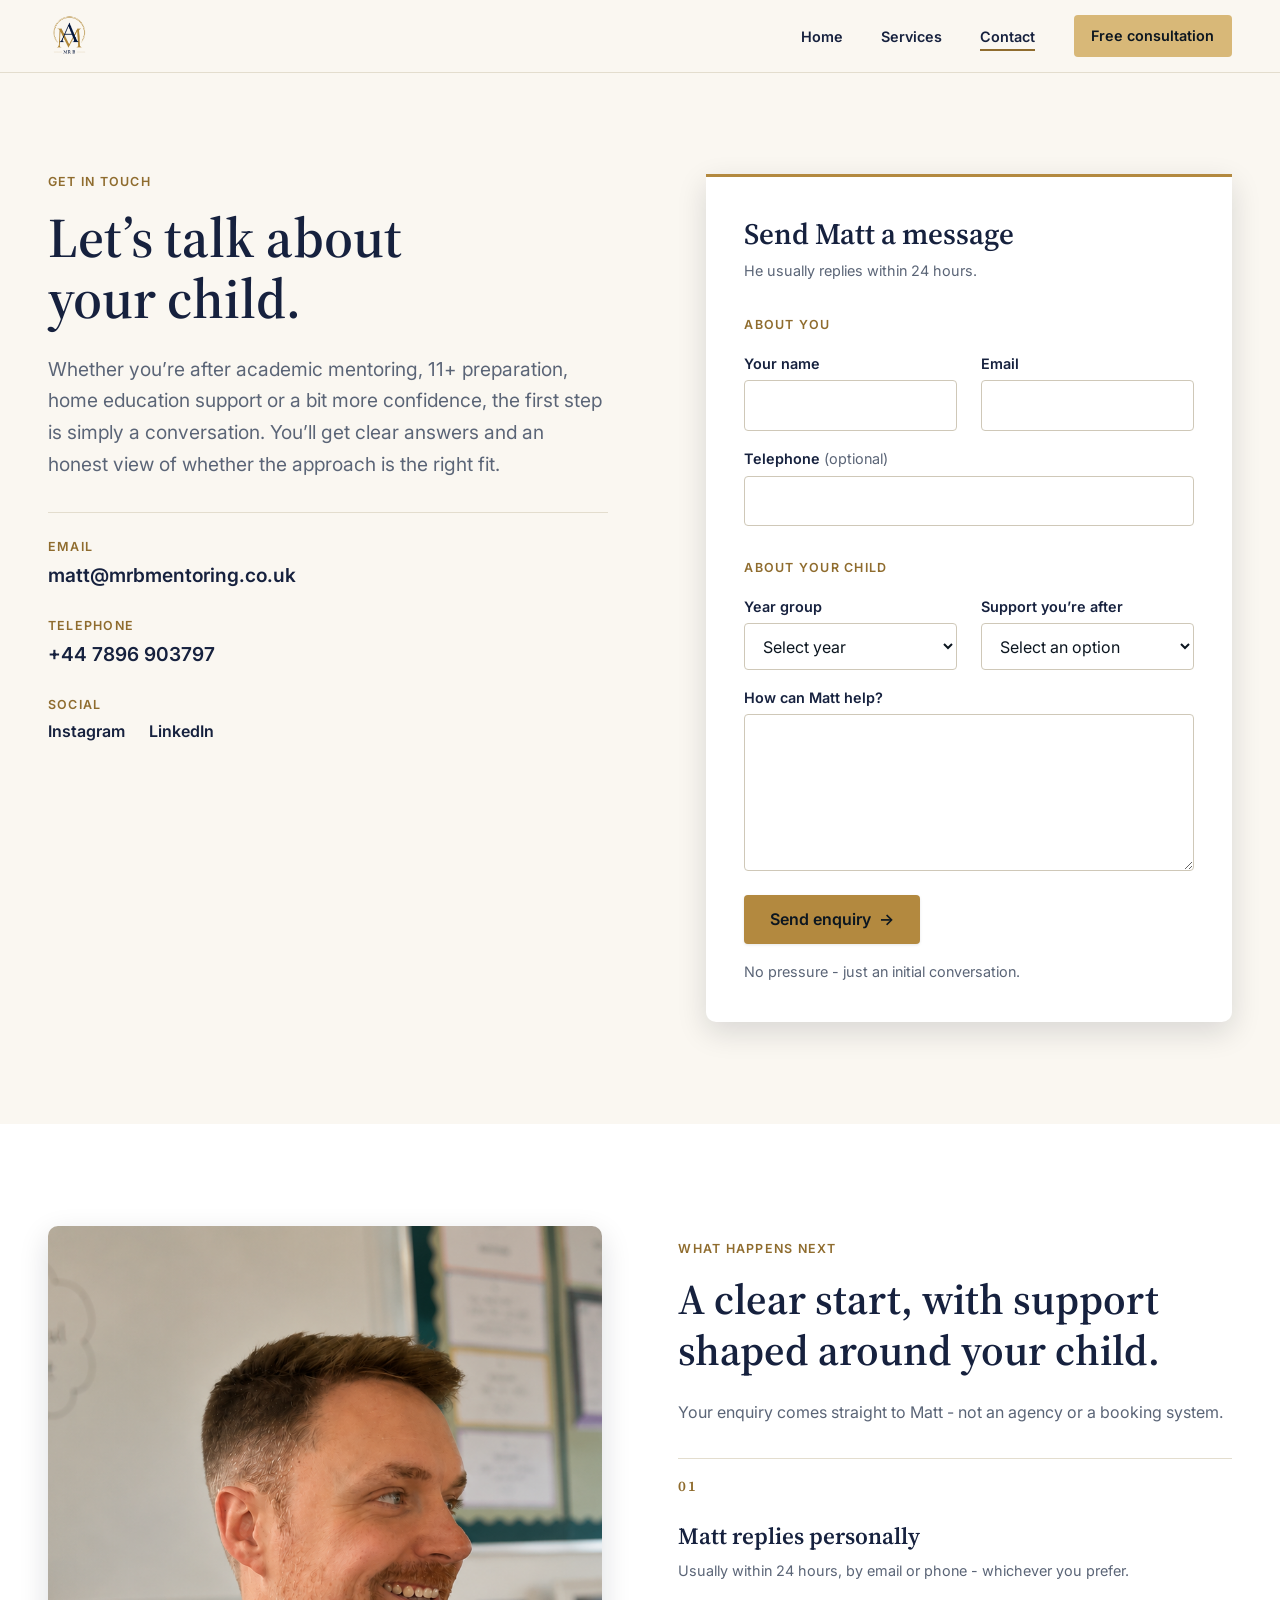
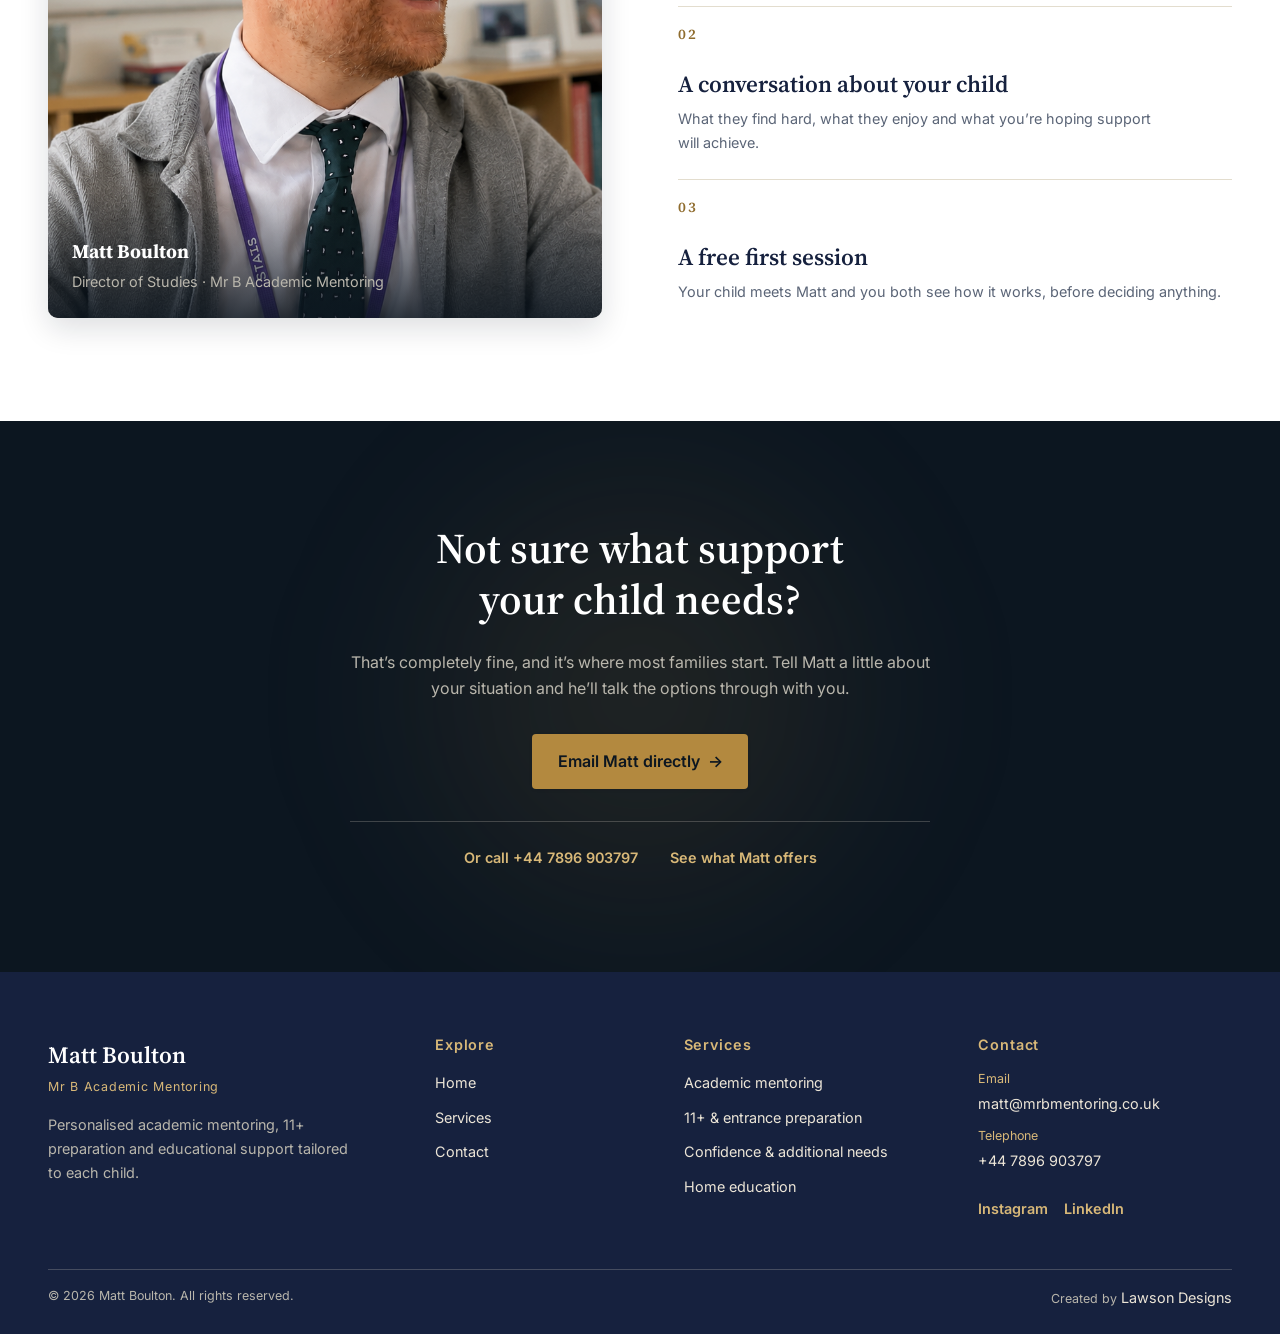
==== contact.html @ 67567741 "update" ====
<!DOCTYPE html>
<html lang="en-GB">
<head>
  <meta charset="UTF-8">
  <meta name="viewport" content="width=device-width, initial-scale=1.0">
  <title>Contact | Mr B Academic Mentoring</title>
  <meta name="description" content="Get in touch with Matt Boulton to discuss academic mentoring, 11+ preparation, home education or additional learning support.">
  <meta name="theme-color" content="#0c1620">
  <link rel="icon" href="assets/logo.png" type="image/png">
  <link rel="preconnect" href="https://fonts.googleapis.com">
  <link rel="preconnect" href="https://fonts.gstatic.com" crossorigin>
  <link rel="stylesheet" href="https://fonts.googleapis.com/css2?family=Inter:wght@400;500;600&family=Source+Serif+4:opsz,wght@8..60,400;8..60,600&display=swap">
  <link rel="stylesheet" href="styles.css">
</head>
<body class="light-header">

<a href="#main-content" class="skip-link">Skip to content</a>

<header class="site-header" data-header>
  <div class="header-inner">
    <a href="index.html" class="logo-link">
      <img src="assets/logo.png" alt="Mr B Academic Mentoring" class="site-logo" width="520" height="520">
    </a>

    <nav class="nav" id="primary-nav" aria-label="Main">
      <ul class="nav-list">
        <li><a href="index.html" class="nav-link">Home</a></li>
        <li><a href="services.html" class="nav-link">Services</a></li>
        <li><a href="contact.html" class="nav-link" aria-current="page">Contact</a></li>
        <li><a href="#enquiry-form" class="nav-cta">Free consultation</a></li>
      </ul>
    </nav>

    <button type="button" class="nav-toggle" id="nav-toggle" aria-expanded="false" aria-controls="primary-nav" aria-label="Open menu">
      <span class="nav-toggle-bar"></span>
      <span class="nav-toggle-bar"></span>
      <span class="nav-toggle-bar"></span>
    </button>
  </div>
</header>

<main id="main-content">

  <!-- Hero + form -->
  <section class="section cream contact-hero" id="hero">
    <div class="container split media-right wide-content">
      <div class="split-content">
        <span class="kicker">Get in touch</span>
        <h1>Let&rsquo;s talk about your child.</h1>
        <p>Whether you&rsquo;re after academic mentoring, 11+ preparation, home education support or a bit more confidence, the first step is simply a conversation. You&rsquo;ll get clear answers and an honest view of whether the approach is the right fit.</p>

        <dl class="contact-direct">
          <div>
            <dt>Email</dt>
            <dd><a href="mailto:matt@mrbmentoring.co.uk">matt@mrbmentoring.co.uk</a></dd>
          </div>
          <div>
            <dt>Telephone</dt>
            <dd><a href="tel:+447896903797">+44 7896 903797</a></dd>
          </div>
          <div>
            <dt>Social</dt>
            <dd class="contact-social">
              <a href="https://www.instagram.com/mrb_academic_mentoring/" target="_blank" rel="noopener noreferrer">Instagram</a>
              <a href="https://www.linkedin.com/in/matthew-boulton-7b339640?utm_source=share_via&amp;utm_content=profile&amp;utm_medium=member_ios" target="_blank" rel="noopener noreferrer">LinkedIn</a>
            </dd>
          </div>
        </dl>
      </div>

      <div class="form-card" id="enquiry-form">
        <h2>Send Matt a message</h2>
        <p class="form-intro">He usually replies within 24 hours.</p>

        <form id="contact-form" novalidate>
          <fieldset class="field-group">
            <legend>About you</legend>
            <div class="field-row">
              <div class="field">
                <label for="contact-name">Your name</label>
                <input type="text" id="contact-name" name="name" autocomplete="name" required>
              </div>
              <div class="field">
                <label for="contact-email">Email</label>
                <input type="email" id="contact-email" name="email" autocomplete="email" required>
              </div>
              <div class="field full">
                <label for="contact-telephone">Telephone <span class="optional">(optional)</span></label>
                <input type="tel" id="contact-telephone" name="telephone" autocomplete="tel">
              </div>
            </div>
          </fieldset>

          <fieldset class="field-group">
            <legend>About your child</legend>
            <div class="field-row">
              <div class="field">
                <label for="contact-year">Year group</label>
                <select id="contact-year" name="year_group" required>
                  <option value="" disabled selected>Select year</option>
                  <option>Reception</option>
                  <option>Year 1</option>
                  <option>Year 2</option>
                  <option>Year 3</option>
                  <option>Year 4</option>
                  <option>Year 5</option>
                  <option>Year 6</option>
                  <option>Key Stage 3</option>
                  <option>Other</option>
                </select>
              </div>
              <div class="field">
                <label for="contact-support">Support you&rsquo;re after</label>
                <select id="contact-support" name="support" required>
                  <option value="" disabled selected>Select an option</option>
                  <option>Academic mentoring</option>
                  <option>11+ &amp; entrance preparation</option>
                  <option>Confidence &amp; additional needs</option>
                  <option>Home education</option>
                  <option>Not sure yet</option>
                </select>
              </div>
              <div class="field full">
                <label for="contact-message">How can Matt help?</label>
                <textarea id="contact-message" name="message" rows="5" required></textarea>
              </div>
            </div>
          </fieldset>

          <div class="form-actions">
            <button type="submit" class="btn">Send enquiry <span class="btn-arrow" aria-hidden="true">&rarr;</span></button>
            <p class="form-note">No pressure - just an initial conversation.</p>
          </div>

          <p class="form-status" id="contact-form-status" role="status" aria-live="polite" hidden></p>
        </form>
      </div>
    </div>
  </section>

  <!-- What happens next -->
  <section class="section white">
    <div class="container split" data-reveal>
      <figure class="split-media portrait">
        <img src="assets/Mr_B_Academic_Mentoring_hero.PNG" alt="Matt Boulton" loading="lazy">
        <figcaption class="media-plate">
          <strong>Matt Boulton</strong>
          <span>Director of Studies &middot; Mr B Academic Mentoring</span>
        </figcaption>
      </figure>

      <div class="split-content">
        <span class="kicker">What happens next</span>
        <h2>A clear start, with support shaped around your child.</h2>
        <p>Your enquiry comes straight to Matt - not an agency or a booking system.</p>

        <div class="steps split-steps">
          <article class="step">
            <h3>Matt replies personally</h3>
            <p>Usually within 24 hours, by email or phone - whichever you prefer.</p>
          </article>
          <article class="step">
            <h3>A conversation about your child</h3>
            <p>What they find hard, what they enjoy and what you&rsquo;re hoping support will achieve.</p>
          </article>
          <article class="step">
            <h3>A free first session</h3>
            <p>Your child meets Matt and you both see how it works, before deciding anything.</p>
          </article>
        </div>
      </div>
    </div>
  </section>

  <!-- Reassurance -->
  <section class="section navy enquiry">
    <span class="shape" aria-hidden="true"></span>
    <div class="container enquiry-inner">
      <span class="rule" aria-hidden="true"></span>
      <h2>Not sure what support your child needs?</h2>
      <p>That&rsquo;s completely fine, and it&rsquo;s where most families start. Tell Matt a little about your situation and he&rsquo;ll talk the options through with you.</p>
      <a href="mailto:matt@mrbmentoring.co.uk" class="btn">Email Matt directly <span class="btn-arrow" aria-hidden="true">&rarr;</span></a>
      <div class="enquiry-direct">
        <a href="tel:+447896903797">Or call +44 7896 903797</a>
        <a href="services.html">See what Matt offers</a>
      </div>
    </div>
  </section>

</main>

<footer class="footer">
  <div class="container footer-main">
    <div class="footer-brand">
      <a href="index.html" class="footer-brand-name">Matt Boulton</a>
      <span class="footer-brand-business">Mr B Academic Mentoring</span>
      <p>Personalised academic mentoring, 11+ preparation and educational support tailored to each child.</p>
    </div>

    <nav class="footer-nav" aria-label="Explore">
      <h2 class="footer-heading">Explore</h2>
      <ul class="footer-links">
        <li><a href="index.html">Home</a></li>
        <li><a href="services.html">Services</a></li>
        <li><a href="contact.html">Contact</a></li>
      </ul>
    </nav>

    <nav class="footer-nav" aria-label="Services">
      <h2 class="footer-heading">Services</h2>
      <ul class="footer-links">
        <li><a href="services.html#mentoring">Academic mentoring</a></li>
        <li><a href="services.html#entrance">11+ &amp; entrance preparation</a></li>
        <li><a href="services.html#confidence">Confidence &amp; additional needs</a></li>
        <li><a href="services.html#home-education">Home education</a></li>
      </ul>
    </nav>

    <div class="footer-contact">
      <h2 class="footer-heading">Contact</h2>
      <address>
        <span>Email</span>
        <a href="mailto:matt@mrbmentoring.co.uk">matt@mrbmentoring.co.uk</a>
        <span>Telephone</span>
        <a href="tel:+447896903797">+44 7896 903797</a>
      </address>
      <div class="footer-social">
          <a href="https://www.instagram.com/mrb_academic_mentoring/" target="_blank" rel="noopener noreferrer">Instagram</a>
          <a href="https://www.linkedin.com/in/matthew-boulton-7b339640?utm_source=share_via&amp;utm_content=profile&amp;utm_medium=member_ios" target="_blank" rel="noopener noreferrer">LinkedIn</a>
      </div>
    </div>
  </div>

  <div class="container footer-bottom">
    <p>&copy; 2026 Matt Boulton. All rights reserved.</p>
    <p>Created by <a href="https://lawsondesigns.net/" target="_blank" rel="noopener noreferrer">Lawson Designs</a></p>
  </div>
</footer>

<script src="script.js"></script>
</body>
</html>
---- styles.css ----
:root {
  /* Brand colours, taken from the logo and photography */
  --navy: #16213e;
  --navy-dark: #0c1620;
  --navy-deep: #08101a;
  --gold: #b3893f;
  --gold-light: #d8b878;
  --gold-dark: #8f6c2e;
  --pine: #2c4a42;
  --cream: #faf7f1;
  --cream-deep: #f3eee3;
  --white: #ffffff;

  --navy-rgb: 22, 33, 62;
  --gold-rgb: 179, 137, 63;
  --pine-rgb: 44, 74, 66;

  --text: var(--navy-dark);
  --text-muted: #5b6577;
  --text-on-dark: #ece5d7;
  --text-on-dark-muted: #b9b6ac;

  --bg: var(--cream);
  --surface: var(--white);
  --border: #e3ddce;
  --border-dark: rgba(236, 229, 215, 0.22);

  --font-heading: "Source Serif 4", Georgia, "Times New Roman", serif;
  --font-body: "Inter", -apple-system, BlinkMacSystemFont, "Segoe UI", Roboto, Helvetica, Arial, sans-serif;

  --fs-xs:   0.78rem;
  --fs-sm:   0.9rem;
  --fs-base: 1rem;
  --fs-md:   clamp(1.05rem, 0.98rem + 0.3vw, 1.2rem);
  --fs-lg:   clamp(1.2rem, 1.1rem + 0.45vw, 1.45rem);
  --fs-xl:   clamp(1.45rem, 1.3rem + 0.7vw, 1.85rem);
  --fs-2xl:  clamp(1.9rem, 1.6rem + 1.35vw, 2.65rem);
  --fs-3xl:  clamp(2.3rem, 1.75rem + 2.4vw, 3.5rem);

  --space-1: 0.25rem;
  --space-2: 0.5rem;
  --space-3: 1rem;
  --space-4: 1.5rem;
  --space-5: 2rem;
  --space-6: 3rem;
  --space-7: 4rem;

  --section-y: clamp(4rem, 8vw, 6.5rem);
  --section-x: clamp(1.25rem, 5vw, 3rem);
  --gap-split: clamp(2.5rem, 6vw, 5.5rem);
  --head-gap: clamp(2.5rem, 5vw, 4rem);

  /* Layout */
  --container: 1200px;
  --container-narrow: 940px;
  --radius-sm: 0.25rem;
  --radius-md: 0.625rem;
  --radius-lg: 1.25rem;

  /* Effects */
  --shadow-sm: 0 1px 3px rgba(12, 22, 32, 0.1);
  --shadow-md: 0 10px 30px rgba(12, 22, 32, 0.14);
  --shadow-lg: 0 28px 64px rgba(12, 22, 32, 0.3);
  --t-base: 0.3s ease;
  --ease-out: cubic-bezier(0.16, 1, 0.3, 1);
}

/* ---------------------------------------------------------------
   02  Base
--------------------------------------------------------------- */
*, *::before, *::after { box-sizing: border-box; }

html { scroll-behavior: smooth; }

body {
  margin: 0;
  font-family: var(--font-body);
  font-size: var(--fs-base);
  line-height: 1.65;
  color: var(--text);
  background: var(--bg);
  -webkit-font-smoothing: antialiased;
  overflow-x: hidden;
}

h1, h2, h3, h4 {
  font-family: var(--font-heading);
  font-weight: 600;
  color: var(--navy);
  line-height: 1.2;
  margin: 0 0 var(--space-3);
  text-wrap: balance;
}

p { text-wrap: pretty; margin: 0 0 var(--space-3); }
p:last-child { margin-bottom: 0; }

img { max-width: 100%; display: block; }

:focus-visible {
  outline: 2px solid var(--gold);
  outline-offset: 3px;
  border-radius: 2px;
}

.skip-link {
  position: absolute;
  left: 50%;
  top: 0;
  transform: translate(-50%, -150%);
  z-index: 200;
  padding: 0.7rem 1.2rem;
  background: var(--navy);
  color: var(--white);
  font-size: var(--fs-sm);
  font-weight: 600;
  text-decoration: none;
  border-radius: 0 0 var(--radius-sm) var(--radius-sm);
  transition: transform 0.2s var(--ease-out);
}
.skip-link:focus { transform: translate(-50%, 0); }

/* Scroll reveal - a single quiet rise, never a cascade */
[data-reveal] {
  opacity: 0;
  transform: translateY(18px);
  transition: opacity 0.7s var(--ease-out), transform 0.7s var(--ease-out);
  transition-delay: var(--reveal-delay, 0s);
}
[data-reveal].is-visible { opacity: 1; transform: none; }

@media (prefers-reduced-motion: reduce) {
  [data-reveal] { opacity: 1; transform: none; transition: none; }
  html { scroll-behavior: auto; }
  *, *::before, *::after {
    animation-duration: 0.01ms !important;
    transition-duration: 0.01ms !important;
  }
}

.container {
  width: 100%;
  max-width: var(--container);
  margin-inline: auto;
}
.container.narrow { max-width: var(--container-narrow); }

.section {
  position: relative;
  padding: var(--section-y) var(--section-x);
  overflow: hidden;
}
.section.tight   { padding-block: clamp(3rem, 5.5vw, 4.25rem); }
.section.cream   { background: var(--bg); }
.section.deep    { background: var(--cream-deep); }
.section.white   { background: var(--surface); }
.section.navy    { background: var(--navy-dark); color: var(--text-on-dark); }
.section.navy h2,
.section.navy h3 { color: var(--white); }

/* A hairline only where two same-coloured sections meet */
.section.cream + .section.cream,
.section.white + .section.white { border-top: 1px solid var(--border); }

/* Section heading device - rule, heading, standfirst */
.section-head {
  max-width: 62ch;
  margin: 0 0 var(--head-gap);
}
.section-head.centered { margin-inline: auto; text-align: center; }
.section-head .rule {
  display: block;
  width: 2.75rem;
  height: 3px;
  margin-bottom: var(--space-4);
  background: var(--gold);
  border-radius: 2px;
}
.section-head.centered .rule { margin-inline: auto; }
.section-head h2 { font-size: var(--fs-2xl); margin-bottom: var(--space-4); }
.section-head p {
  max-width: 58ch;
  font-size: var(--fs-md);
  color: var(--text-muted);
  margin: 0;
}
.section-head.centered p { margin-inline: auto; }
.section.navy .section-head p { color: var(--text-on-dark-muted); }

/* Kicker - one definition, used sparingly for wayfinding only */
.kicker {
  display: block;
  margin-bottom: var(--space-3);
  color: var(--gold-dark);
  font-family: var(--font-body);
  font-size: var(--fs-xs);
  font-weight: 600;
  letter-spacing: 0.1em;
  line-height: 1.3;
  text-transform: uppercase;
}
.section.navy .kicker,
.on-dark .kicker { color: var(--gold-light); }

.tag {
  display: inline-flex;
  align-items: center;
  gap: var(--space-2);
  font-size: var(--fs-xs);
  font-weight: 600;
  letter-spacing: 0.08em;
  line-height: 1.3;
  text-transform: uppercase;
  color: var(--gold-dark);
}
.tag .tag-icon { stroke: currentColor; fill: none; stroke-width: 1.6; }

/* Soft background shapes */
.shape { position: absolute; pointer-events: none; z-index: 0; filter: blur(60px); }
.section > .container { position: relative; z-index: 1; }

/* ---------------------------------------------------------------
   04  Header + navigation
--------------------------------------------------------------- */
.site-header {
  position: fixed;
  inset: 0 0 auto;
  z-index: 100;
  background: transparent;
  border-bottom: 1px solid transparent;
  transition: border-color var(--t-base), box-shadow var(--t-base);
}
/* The translucent background lives on a pseudo-element so its
   backdrop-filter never traps the fixed mobile nav. */
.site-header::before {
  content: "";
  position: absolute;
  inset: 0;
  z-index: -1;
  background: transparent;
  transition: background-color var(--t-base);
}
.site-header.is-scrolled { border-bottom-color: var(--border); box-shadow: var(--shadow-sm); }
.site-header.is-scrolled::before { background: rgba(250, 247, 241, 0.92); backdrop-filter: blur(10px); }

.header-inner {
  display: flex;
  align-items: center;
  justify-content: space-between;
  gap: var(--space-4);
  height: 4.5rem;
  padding-inline: var(--section-x);
}

.logo-link { display: flex; align-items: center; }
.site-logo { height: 2.7rem; width: auto; }

.nav-list {
  display: flex;
  align-items: center;
  gap: clamp(1.5rem, 3vw, 2.75rem);
  list-style: none;
  margin: 0;
  padding: 0;
}
.nav-link {
  position: relative;
  font-size: var(--fs-sm);
  font-weight: 600;
  color: var(--text-on-dark);
  text-decoration: none;
  transition: color var(--t-base);
}
.nav-link::after {
  content: "";
  position: absolute;
  left: 0; right: 100%; bottom: -6px;
  height: 2px;
  background: var(--gold-light);
  transition: right 0.25s var(--ease-out);
}
.nav-link:hover { color: var(--gold-light); }
.nav-link:hover::after { right: 0; }
.nav-link[aria-current="page"]::after { right: 0; }

.site-header.is-scrolled .nav-link { color: var(--navy); }
.site-header.is-scrolled .nav-link:hover { color: var(--gold-dark); }
.site-header.is-scrolled .nav-link::after { background: var(--gold-dark); }

.nav-cta {
  display: inline-flex;
  align-items: center;
  padding: 0.55rem 1.1rem;
  font-size: var(--fs-sm);
  font-weight: 600;
  color: var(--navy-dark);
  background: var(--gold-light);
  border: none;
  border-radius: var(--radius-sm);
  font-family: inherit;
  text-decoration: none;
  cursor: pointer;
  transition: background-color var(--t-base), transform var(--t-base);
}
.nav-cta:hover { background: var(--white); transform: translateY(-1px); }

/* Pages that open on a light background invert the header from the start */
.light-header .site-header { border-bottom-color: var(--border); }
.light-header .site-header::before { background: rgba(250, 247, 241, 0.94); backdrop-filter: blur(10px); }
.light-header .nav-link { color: var(--navy); }
.light-header .nav-link:hover { color: var(--gold-dark); }
.light-header .nav-link::after { background: var(--gold-dark); }
.light-header .nav-toggle-bar { background: var(--navy); }

.nav-toggle {
  display: none;
  flex-direction: column;
  justify-content: center;
  align-items: center;
  gap: 5px;
  width: 2.5rem;
  height: 2.5rem;
  background: transparent;
  border: none;
  cursor: pointer;
  z-index: 110;
}
.nav-toggle-bar {
  width: 1.65rem;
  height: 2px;
  background: var(--white);
  border-radius: 2px;
  transition: transform var(--t-base), opacity var(--t-base), background-color var(--t-base);
}
.site-header.is-scrolled .nav-toggle-bar { background: var(--navy); }

@media (max-width: 860px) {
  .nav-toggle { display: flex; }
  .nav {
    position: fixed;
    inset: 0;
    display: flex;
    align-items: center;
    justify-content: center;
    background: var(--navy-dark);
    opacity: 0;
    visibility: hidden;
    transform: translateY(-1rem);
    transition: opacity var(--t-base), visibility var(--t-base), transform var(--t-base);
  }
  .nav.is-open { opacity: 1; visibility: visible; transform: none; }
  .nav-list { flex-direction: column; gap: var(--space-5); }
  .nav.is-open .nav-link,
  .site-header.is-scrolled .nav.is-open .nav-link,
  .light-header .nav.is-open .nav-link { color: var(--white); font-size: var(--fs-xl); }
  .nav-link::after { display: none; }
  .nav.is-open .nav-cta { font-size: var(--fs-base); padding: 0.75rem 1.5rem; }
  .site-header.is-scrolled .nav-toggle[aria-expanded="true"] .nav-toggle-bar,
  .light-header .nav-toggle[aria-expanded="true"] .nav-toggle-bar { background: var(--white); }
  .nav-toggle[aria-expanded="true"] .nav-toggle-bar:nth-child(1) { transform: translateY(7px) rotate(45deg); }
  .nav-toggle[aria-expanded="true"] .nav-toggle-bar:nth-child(2) { opacity: 0; }
  .nav-toggle[aria-expanded="true"] .nav-toggle-bar:nth-child(3) { transform: translateY(-7px) rotate(-45deg); }
  body.nav-open { overflow: hidden; }
}

section[id] { scroll-margin-top: 5rem; }

/* ---------------------------------------------------------------
   05  Buttons + links
--------------------------------------------------------------- */
.btn {
  display: inline-flex;
  align-items: center;
  gap: 0.5rem;
  padding: 0.9rem 1.6rem;
  font-family: inherit;
  font-size: var(--fs-base);
  font-weight: 600;
  color: var(--navy-dark);
  background: var(--gold);
  border: none;
  border-radius: var(--radius-sm);
  text-decoration: none;
  cursor: pointer;
  box-shadow: var(--shadow-sm);
  transition: background-color var(--t-base), transform var(--t-base), box-shadow var(--t-base);
}
.btn:hover { background: var(--gold-light); box-shadow: var(--shadow-md); transform: translateY(-2px); }
.btn-arrow { transition: transform 0.25s var(--ease-out); }
.btn:hover .btn-arrow { transform: translateX(3px); }

.btn-ghost {
  background: transparent;
  border: 1.5px solid rgba(236, 229, 215, 0.5);
  color: var(--text-on-dark);
  box-shadow: none;
}
.btn-ghost:hover { background: rgba(236, 229, 215, 0.1); border-color: var(--text-on-dark); box-shadow: none; }

.btn-outline {
  background: transparent;
  border: 1.5px solid var(--gold);
  color: var(--navy);
  box-shadow: none;
}
.btn-outline:hover { background: rgba(var(--gold-rgb), 0.1); box-shadow: none; }

.help-link {
  display: inline-flex;
  align-items: center;
  gap: 0.35rem;
  font-size: var(--fs-sm);
  font-weight: 600;
  color: var(--navy);
  text-decoration: none;
}
.help-link .link-arrow { transition: transform 0.25s var(--ease-out); }
.help-link:hover { color: var(--gold-dark); }
.help-link:hover .link-arrow { transform: translateX(4px); }
.on-dark .help-link,
.section.navy .help-link { color: var(--gold-light); }
.on-dark .help-link:hover,
.section.navy .help-link:hover { color: var(--white); }

/* ---------------------------------------------------------------
   06  Shared components
   These five patterns carry every page. Repetition of a *system*
   is what makes the site feel coordinated; repetition of a
   *layout* is what made it feel flat. Each instance below varies
   its side, its accessory and its background.
--------------------------------------------------------------- */

/* --- Split: image beside content, alternating sides ----------- */
.split {
  display: grid;
  grid-template-columns: minmax(0, 1fr) minmax(0, 1fr);
  gap: var(--gap-split);
  align-items: center;
}
.split.media-right > .split-media { order: 2; }
.split.wide-content { grid-template-columns: minmax(0, 1.05fr) minmax(0, 0.95fr); }

.split-media {
  position: relative;
  margin: 0;
  border-radius: var(--radius-md);
  overflow: hidden;
  box-shadow: var(--shadow-md);
  aspect-ratio: 4 / 3;
}
.split-media.portrait { aspect-ratio: 4 / 5; }
.split-media img { width: 100%; height: 100%; object-fit: cover; }

/* A small caption plate anchored to the image - the one place the
   photography and the type meet. */
.media-plate {
  position: absolute;
  left: 0; right: 0; bottom: 0;
  padding: var(--space-6) var(--space-4) var(--space-4);
  background: linear-gradient(180deg, rgba(12, 22, 32, 0) 0%, rgba(12, 22, 32, 0.82) 100%);
  color: var(--white);
}
.media-plate strong { display: block; font-family: var(--font-heading); font-size: var(--fs-md); }
.media-plate span { font-size: var(--fs-sm); color: var(--text-on-dark-muted); }

.split-content { max-width: 56ch; }
.split-content h2 { font-size: var(--fs-2xl); margin-bottom: var(--space-4); }
.split-content > p { color: var(--text-muted); }
.split-content .btn,
.split-content .help-link { margin-top: var(--space-5); }

/* --- Checklist: used inside splits and bands ------------------ */
.checklist {
  display: grid;
  grid-template-columns: repeat(auto-fit, minmax(13rem, 1fr));
  gap: var(--space-2) var(--space-5);
  list-style: none;
  margin: var(--space-5) 0 0;
  padding: var(--space-4) 0 0;
  border-top: 1px solid var(--border);
}
.checklist li {
  display: flex;
  align-items: flex-start;
  gap: 0.6rem;
  font-size: var(--fs-sm);
  line-height: 1.5;
  color: var(--text-muted);
}
.checklist svg {
  flex-shrink: 0;
  width: 17px; height: 17px;
  margin-top: 0.25em;
  stroke: var(--pine);
  fill: none;
  stroke-width: 2.2;
  stroke-linecap: round;
  stroke-linejoin: round;
}
.checklist-label {
  display: block;
  margin-bottom: 0;
  font-size: var(--fs-xs);
  font-weight: 600;
  letter-spacing: 0.1em;
  text-transform: uppercase;
  color: var(--gold-dark);
}
.section.navy .checklist { border-top-color: var(--border-dark); }
.section.navy .checklist li { color: var(--text-on-dark-muted); }
.section.navy .checklist svg { stroke: var(--gold-light); }

/* --- Card grid: services, insight, anything browsable --------- */
.card-grid {
  display: grid;
  grid-template-columns: repeat(auto-fit, minmax(15rem, 1fr));
  gap: clamp(1.25rem, 2.5vw, 2rem);
}
.card-grid.two { grid-template-columns: repeat(auto-fit, minmax(20rem, 1fr)); }

.card {
  display: flex;
  flex-direction: column;
  background: var(--surface);
  border-radius: var(--radius-md);
  overflow: hidden;
  box-shadow: var(--shadow-sm);
  transition: box-shadow var(--t-base), transform var(--t-base);
}
.section.white .card { background: var(--bg); }
.card:hover { box-shadow: var(--shadow-md); transform: translateY(-3px); }

.card-media { aspect-ratio: 3 / 2; overflow: hidden; }
.card-media img { width: 100%; height: 100%; object-fit: cover; transition: transform 0.6s var(--ease-out); }
.card:hover .card-media img { transform: scale(1.04); }

.card-body {
  flex: 1 1 auto;
  display: flex;
  flex-direction: column;
  gap: var(--space-2);
  padding: var(--space-4);
  border-top: 3px solid var(--gold-light);
}
.card-body h3 { font-size: var(--fs-lg); margin: 0; }
.card-body p { font-size: var(--fs-sm); color: var(--text-muted); margin: 0; }
.card-body .help-link { margin-top: auto; padding-top: var(--space-3); }

/* --- Steps: a genuine sequence, so it is numbered ------------- */
.steps {
  display: grid;
  grid-template-columns: repeat(auto-fit, minmax(16rem, 1fr));
  gap: clamp(1.75rem, 4vw, 3.25rem);
  counter-reset: step;
}
.step { position: relative; padding-top: var(--space-5); border-top: 1px solid var(--border-dark); }
.step::before {
  counter-increment: step;
  content: counter(step, decimal-leading-zero);
  position: absolute;
  top: var(--space-3);
  left: 0;
  font-family: var(--font-heading);
  font-size: var(--fs-sm);
  font-weight: 600;
  letter-spacing: 0.08em;
  color: var(--gold-light);
}
.step h3 { margin: var(--space-5) 0 var(--space-2); font-size: var(--fs-lg); }
.step p { font-size: var(--fs-sm); color: var(--text-on-dark-muted); margin: 0; }
.section.cream .step,
.section.white .step { border-top-color: var(--border); }
.section.cream .step::before,
.section.white .step::before { color: var(--gold-dark); }
.section.cream .step p,
.section.white .step p { color: var(--text-muted); }

/* --- Pull quote ---------------------------------------------- */
.pullquote {
  max-width: 44ch;
  margin: var(--space-5) 0 0;
  padding-left: var(--space-4);
  border-left: 3px solid var(--gold);
}
.pullquote.centered { margin-inline: auto; margin-top: var(--head-gap); }
.pullquote p {
  margin: 0;
  font-family: var(--font-heading);
  font-size: var(--fs-lg);
  line-height: 1.4;
  color: var(--navy);
}

/* --- Panel: a bordered aside for a short list or note --------- */
.panel {
  margin-top: var(--space-5);
  padding: var(--space-4);
  background: var(--surface);
  border-top: 3px solid var(--gold);
  border-radius: 0 0 var(--radius-md) var(--radius-md);
  box-shadow: var(--shadow-sm);
}
.section.white .panel { background: var(--bg); }
.panel h3 { font-size: var(--fs-md); margin-bottom: var(--space-2); }
.panel p { font-size: var(--fs-sm); color: var(--text-muted); margin: 0; }
.panel ul { margin: var(--space-2) 0 0; padding-left: 1.1rem; }
.panel li { font-size: var(--fs-sm); color: var(--text-muted); line-height: 1.55; }

/* --- Facts row: small credibility strip ---------------------- */
.facts {
  display: grid;
  grid-template-columns: repeat(auto-fit, minmax(12rem, 1fr));
  gap: 0;
  list-style: none;
  margin: 0;
  padding: 0;
}
.facts li { padding: var(--space-4) var(--space-5); border-left: 1px solid var(--border); }
.facts li:first-child { padding-left: 0; border-left: none; }
.facts strong {
  display: block;
  font-family: var(--font-heading);
  font-size: var(--fs-md);
  font-weight: 600;
  color: var(--navy);
}
.facts span { font-size: var(--fs-sm); color: var(--text-muted); }
.section.navy .facts li { border-left-color: var(--border-dark); }
.section.navy .facts strong { color: var(--white); }
.section.navy .facts span { color: var(--text-on-dark-muted); }

/* --- Centred CTA under a section ------------------------------ */
.section-cta { display: flex; justify-content: center; margin-top: var(--head-gap); }
.section-cta.start { justify-content: flex-start; }

@media (max-width: 860px) {
  .split { grid-template-columns: 1fr; gap: var(--space-6); }
  .split.media-right > .split-media,
  .split > .split-media { order: -1; }
  .split.wide-content { grid-template-columns: 1fr; }
  .split-media, .split-media.portrait { aspect-ratio: 16 / 10; }
  .split-content { max-width: 60ch; }
  .facts li { padding: var(--space-3) 0; border-left: none; border-top: 1px solid var(--border); }
  .facts li:first-child { border-top: none; padding-top: 0; }
  .section.navy .facts li { border-top-color: var(--border-dark); border-left: none; }
  .section-cta { justify-content: flex-start; margin-top: var(--space-6); }
}

/* ---------------------------------------------------------------
   07  Home page sections
--------------------------------------------------------------- */
.hero {
  position: relative;
  min-height: min(92vh, 780px);
  display: flex;
  align-items: center;
  padding: 9rem var(--section-x) 8rem;
  overflow: hidden;
}
.hero::after {
  content: "";
  position: absolute;
  inset: 0;
  z-index: -2;
  background-image:
    linear-gradient(180deg, rgba(8, 16, 26, 0.84) 0%, rgba(22, 33, 62, 0.64) 45%, rgba(12, 22, 32, 0.92) 100%),
    url(assets/Mr_B_Academic_Mentoring_hero.PNG);
  background-size: cover;
  background-position: center 20%;
}
.hero::before {
  content: "";
  position: absolute;
  inset: 0;
  z-index: -1;
  background: radial-gradient(60% 50% at 50% 0%, rgba(var(--gold-rgb), 0.16), transparent 70%);
}
.hero-content {
  max-width: 41rem;
  margin-inline: auto;
  text-align: center;
  color: var(--text-on-dark);
}
.hero-kicker {
  display: inline-block;
  margin-bottom: var(--space-4);
  font-size: var(--fs-sm);
  font-weight: 600;
  letter-spacing: 0.04em;
  color: var(--gold-light);
}
.hero h1 { color: var(--white); font-size: var(--fs-3xl); line-height: 1.1; margin-bottom: var(--space-4); }
.hero-content > p { font-size: var(--fs-md); color: var(--text-on-dark); margin: 0 0 var(--space-5); }
.hero-actions { display: flex; flex-wrap: wrap; gap: var(--space-3); justify-content: center; }

/* Credential chip straddling the hero edge */
.hero-chip {
  position: absolute;
  left: 50%;
  bottom: 0;
  transform: translate(-50%, 50%);
  z-index: 5;
  display: flex;
  width: min(92%, 760px);
  background: var(--white);
  border-radius: var(--radius-md);
  box-shadow: var(--shadow-lg);
  overflow: hidden;
}
.hero-chip-item {
  flex: 1 1 0;
  display: flex;
  align-items: center;
  gap: var(--space-3);
  padding: 1.15rem 1.4rem;
  border-left: 1px solid var(--border);
}
.hero-chip-item:first-child { border-left: none; }
.hero-chip-icon {
  flex-shrink: 0;
  width: 26px; height: 26px;
  stroke: var(--gold-dark);
  fill: none;
  stroke-width: 1.5;
  stroke-linecap: round;
  stroke-linejoin: round;
}
.hero-chip-text { line-height: 1.3; }
.hero-chip-text strong { display: block; font-family: var(--font-heading); font-size: var(--fs-base); color: var(--navy); }
.hero-chip-text span { font-size: var(--fs-xs); color: var(--text-muted); }

@media (max-width: 860px) { .hero-chip { display: none; } }
@media (max-width: 640px) {
  .hero { min-height: auto; padding: 7.5rem var(--section-x) 5rem; }
}

/* Credibility */
.credibility { padding-top: calc(var(--section-y) + 2.5rem); }
.credibility .shape {
  width: 620px; height: 620px; right: -220px; top: -260px;
  background: radial-gradient(circle, rgba(var(--gold-rgb), 0.16), transparent 70%);
}
.credibility-grid {
  display: grid;
  grid-template-columns: repeat(auto-fit, minmax(19rem, 1fr));
  gap: var(--gap-split);
  align-items: start;
}
.credibility-grid .section-head { margin-bottom: 0; }
.credentials { display: flex; flex-direction: column; }
.credential {
  display: flex;
  align-items: flex-start;
  gap: var(--space-4);
  padding: var(--space-4) 0;
  border-top: 1px solid var(--border);
}
.credential:first-child { border-top: none; padding-top: 0; }
.credential-icon {
  flex-shrink: 0;
  width: 28px; height: 28px;
  margin-top: 0.15em;
  stroke: var(--gold);
  fill: none;
  stroke-width: 1.5;
  stroke-linecap: round;
  stroke-linejoin: round;
}
.credential-title { font-size: var(--fs-md); margin: 0 0 0.15rem; }
.credential-detail { font-size: var(--fs-sm); color: var(--text-muted); margin: 0; }

/* How Matt can help */
.help-grid {
  display: grid;
  grid-template-columns: 1.1fr 0.9fr;
  gap: clamp(1.5rem, 3vw, 2.5rem);
  align-items: stretch;
}
.help-feature {
  display: flex;
  flex-direction: column;
  background: var(--surface);
  border-radius: var(--radius-md);
  overflow: hidden;
  box-shadow: var(--shadow-sm);
  transition: box-shadow var(--t-base), transform var(--t-base);
}
.help-feature:hover { box-shadow: var(--shadow-md); transform: translateY(-3px); }
.help-feature-media { position: relative; flex: 1 1 auto; min-height: 320px; overflow: hidden; }
.help-feature-media img { width: 100%; height: 100%; object-fit: cover; object-position: center 22%; transition: transform 0.6s var(--ease-out); }
.help-feature:hover .help-feature-media img { transform: scale(1.04); }
.help-feature-overlay {
  position: absolute;
  inset: auto 0 0 0;
  display: flex;
  flex-direction: column;
  gap: var(--space-2);
  padding: var(--space-6) var(--space-5) var(--space-4);
  background: linear-gradient(180deg, rgba(12, 22, 32, 0) 0%, rgba(12, 22, 32, 0.55) 45%, rgba(12, 22, 32, 0.92) 100%);
}
.help-feature-overlay .tag { color: var(--gold-light); }
.help-feature-overlay h3 { color: var(--white); font-size: var(--fs-xl); margin: 0; }
.help-feature-body { padding: var(--space-5); }
.help-feature-body p { font-size: var(--fs-base); color: var(--text-muted); margin: 0 0 var(--space-3); }

.help-secondary { display: flex; flex-direction: column; gap: clamp(1.25rem, 2.5vw, 2rem); }
.help-item {
  padding: var(--space-4);
  background: var(--surface);
  border-left: 3px solid var(--gold);
  border-radius: var(--radius-sm) var(--radius-md) var(--radius-md) var(--radius-sm);
  box-shadow: var(--shadow-sm);
  transition: box-shadow var(--t-base), transform var(--t-base);
}
.help-item:hover { box-shadow: var(--shadow-md); transform: translateY(-2px); }
.help-item-meta { display: flex; align-items: center; gap: var(--space-2); margin-bottom: var(--space-3); }
.help-icon { flex-shrink: 0; width: 22px; height: 22px; stroke: var(--gold); fill: none; stroke-width: 1.5; stroke-linecap: round; stroke-linejoin: round; }
.help-item h3 { font-size: var(--fs-md); margin: 0 0 var(--space-2); }
.help-item p { font-size: var(--fs-sm); color: var(--text-muted); margin: 0 0 var(--space-3); }
.help-secondary-media { flex: 1 1 auto; min-height: 150px; margin: 0; border-radius: var(--radius-md); overflow: hidden; box-shadow: var(--shadow-sm); }
.help-secondary-media img { width: 100%; height: 100%; object-fit: cover; }

@media (max-width: 960px) {
  .help-grid { grid-template-columns: 1fr; }
  .help-secondary { display: grid; grid-template-columns: repeat(2, 1fr); }
  .help-secondary-media { grid-column: 1 / -1; min-height: 220px; }
}
@media (max-width: 640px) {
  .help-secondary { grid-template-columns: 1fr; }
  .help-feature-media { min-height: 260px; }
}

/* Pricing */
.pricing .shape {
  width: 520px; height: 520px; left: -200px; bottom: -220px;
  background: radial-gradient(circle, rgba(var(--pine-rgb), 0.1), transparent 70%);
}
.pricing-panels {
  display: grid;
  grid-template-columns: repeat(auto-fit, minmax(17rem, 1fr));
  gap: clamp(1.25rem, 2.5vw, 2rem);
  margin-bottom: var(--space-6);
}
.pricing-panel {
  display: flex;
  flex-direction: column;
  padding: var(--space-5);
  background: var(--bg);
  border-top: 3px solid var(--gold);
  border-radius: 0 0 var(--radius-md) var(--radius-md);
  transition: box-shadow var(--t-base), transform var(--t-base);
}
.pricing-panel:hover { box-shadow: var(--shadow-md); transform: translateY(-3px); }
.pricing-label { font-size: var(--fs-sm); font-weight: 600; letter-spacing: 0.06em; color: var(--gold-dark); margin-bottom: var(--space-3); }
.pricing-price { display: flex; align-items: baseline; gap: var(--space-1); margin: 0 0 var(--space-3); }
.pricing-amount { font-family: var(--font-heading); font-size: clamp(2.6rem, 2rem + 2.4vw, 3.6rem); font-weight: 600; line-height: 1; color: var(--navy); }
.pricing-unit { font-size: var(--fs-sm); color: var(--text-muted); }
.pricing-desc { font-size: var(--fs-base); color: var(--text-muted); margin: 0; }

.pricing-includes {
  max-width: 780px;
  margin: 0 auto var(--space-5);
  padding-top: var(--space-5);
  border-top: 1px solid var(--border);
  text-align: center;
}
.pricing-includes .checklist-label { margin-bottom: var(--space-4); }
.pricing-includes .checklist {
  display: flex;
  flex-wrap: wrap;
  justify-content: center;
  gap: var(--space-2) var(--space-6);
  border-top: none;
  padding-top: 0;
  margin-top: 0;
}
.pricing-note { max-width: 52ch; margin: 0 auto; text-align: center; font-size: var(--fs-sm); color: var(--text-muted); }

/* Trust */
.trust .shape {
  width: 560px; height: 560px; right: -240px; top: 10%;
  background: radial-gradient(circle, rgba(var(--navy-rgb), 0.08), transparent 70%);
}
.trust-media { height: 100%; min-height: 420px; border-radius: var(--radius-lg); box-shadow: var(--shadow-lg); aspect-ratio: auto; }
.trust-points { list-style: none; margin: var(--space-5) 0 0; padding: 0; }
.trust-point { display: flex; align-items: flex-start; gap: var(--space-3); padding: var(--space-3) 0; border-top: 1px solid var(--border); }
.trust-point:first-child { border-top: none; padding-top: 0; }
.trust-icon { flex-shrink: 0; width: 24px; height: 24px; margin-top: 0.2em; stroke: var(--pine); fill: none; stroke-width: 1.6; stroke-linecap: round; stroke-linejoin: round; }
.trust-point h3 { font-size: var(--fs-md); margin: 0 0 0.15rem; }
.trust-point p { font-size: var(--fs-sm); color: var(--text-muted); margin: 0; }

@media (max-width: 860px) { .trust-media { min-height: 0; aspect-ratio: 16 / 10; } }

/* Teacher Talk uses the shared card grid; only the footer note is local */
.teacher-talk-cta { text-align: center; margin-top: var(--head-gap); }
.teacher-talk-note { font-size: var(--fs-sm); color: var(--text-muted); margin: var(--space-2) 0 0; }

/* Final enquiry band */
.enquiry { text-align: center; }
.enquiry .shape {
  width: 640px; height: 640px; left: 50%; top: 50%;
  transform: translate(-50%, -50%);
  background: radial-gradient(circle, rgba(var(--gold-rgb), 0.14), transparent 70%);
}
.enquiry-inner { max-width: 58ch; margin-inline: auto; }
.enquiry-inner .rule { margin-inline: auto; }
.enquiry-inner h2 { font-size: var(--fs-2xl); margin-bottom: var(--space-4); }
.enquiry-inner > p { color: var(--text-on-dark-muted); margin: 0 0 var(--space-5); }
.enquiry-note { font-size: var(--fs-xs); color: var(--text-on-dark-muted); opacity: 0.8; margin: var(--space-3) 0 0; }
.enquiry-direct {
  display: flex;
  flex-wrap: wrap;
  justify-content: center;
  gap: var(--space-3) var(--space-5);
  margin-top: var(--space-5);
  padding-top: var(--space-4);
  border-top: 1px solid var(--border-dark);
}
.enquiry-direct a { color: var(--gold-light); font-size: var(--fs-sm); font-weight: 600; text-decoration: none; }
.enquiry-direct a:hover { color: var(--white); }

/* ---------------------------------------------------------------
   08  Services page
   Everything below the hero is built from the shared components
   above, so there is almost nothing page-specific to maintain.
--------------------------------------------------------------- */
.page-hero {
  position: relative;
  display: flex;
  align-items: flex-end;
  min-height: min(68vh, 560px);
  padding: 9rem var(--section-x) var(--section-y);
  overflow: hidden;
  color: var(--text-on-dark);
}
.page-hero::after {
  content: "";
  position: absolute;
  inset: 0;
  z-index: -1;
  background-image:
    linear-gradient(105deg, rgba(8, 16, 26, 0.92) 0%, rgba(12, 22, 32, 0.72) 48%, rgba(12, 22, 32, 0.45) 100%),
    var(--hero-image);
  background-size: cover;
  background-position: center 35%;
}
.page-hero-inner { max-width: 46ch; }
.page-hero h1 { color: var(--white); font-size: var(--fs-3xl); line-height: 1.1; margin-bottom: var(--space-4); }
.page-hero > .container > .page-hero-inner > p { font-size: var(--fs-md); color: var(--text-on-dark); margin: 0 0 var(--space-5); }
.page-hero .kicker { color: var(--gold-light); }

/* A quiet index of what the page covers, sitting under the hero */
.hero-index {
  display: flex;
  flex-wrap: wrap;
  gap: var(--space-2) var(--space-4);
  list-style: none;
  margin: var(--space-5) 0 0;
  padding: var(--space-4) 0 0;
  border-top: 1px solid var(--border-dark);
}
.hero-index a {
  font-size: var(--fs-sm);
  font-weight: 600;
  color: var(--text-on-dark);
  text-decoration: none;
  border-bottom: 1px solid transparent;
  transition: color var(--t-base), border-color var(--t-base);
}
.hero-index a:hover { color: var(--gold-light); border-bottom-color: var(--gold-light); }

/* FAQ */
.faq-list { border-top: 1px solid var(--border); }
.faq-item { border-bottom: 1px solid var(--border); }
.faq-item h3 { margin: 0; }
.faq-question {
  display: flex;
  width: 100%;
  align-items: center;
  justify-content: space-between;
  gap: var(--space-4);
  padding: var(--space-4) 0;
  background: transparent;
  border: 0;
  font-family: var(--font-heading);
  font-size: var(--fs-md);
  font-weight: 600;
  line-height: 1.35;
  color: var(--navy);
  text-align: left;
  cursor: pointer;
  transition: color var(--t-base);
}
.faq-question:hover { color: var(--gold-dark); }
.faq-symbol {
  position: relative;
  flex: 0 0 1.25rem;
  height: 1.25rem;
}
.faq-symbol::before,
.faq-symbol::after {
  content: "";
  position: absolute;
  top: 50%; left: 50%;
  width: 0.85rem;
  height: 2px;
  background: var(--gold-dark);
  transform: translate(-50%, -50%);
  transition: transform 0.25s var(--ease-out), opacity 0.25s var(--ease-out);
}
.faq-symbol::after { transform: translate(-50%, -50%) rotate(90deg); }
.faq-question[aria-expanded="true"] .faq-symbol::after { transform: translate(-50%, -50%) rotate(0deg); opacity: 0; }
.faq-answer { max-height: 0; overflow: hidden; transition: max-height 0.32s var(--ease-out); }
.faq-answer .faq-answer-inner { padding-bottom: var(--space-4); }
.faq-answer p { max-width: 68ch; font-size: var(--fs-base); color: var(--text-muted); margin: 0; }

/* ---------------------------------------------------------------
   09  Contact page
--------------------------------------------------------------- */
.contact-hero { padding-top: calc(var(--section-y) + 4.5rem); }
.contact-hero .split { align-items: start; }
.contact-hero h1 { font-size: var(--fs-3xl); line-height: 1.1; margin-bottom: var(--space-4); }
.contact-hero .split-content > p { font-size: var(--fs-md); }

.contact-direct {
  display: grid;
  gap: var(--space-4);
  margin: var(--space-5) 0 0;
  padding-top: var(--space-4);
  border-top: 1px solid var(--border);
}
.contact-direct > div { display: flex; flex-direction: column; gap: 0.15rem; }
.contact-direct dt {
  font-size: var(--fs-xs);
  font-weight: 600;
  letter-spacing: 0.1em;
  text-transform: uppercase;
  color: var(--gold-dark);
}
.contact-direct dd { margin: 0; }
.contact-direct a {
  font-size: var(--fs-md);
  font-weight: 600;
  color: var(--navy);
  text-decoration: none;
  overflow-wrap: anywhere;
  border-bottom: 1px solid transparent;
  transition: color var(--t-base), border-color var(--t-base);
}
.contact-direct a:hover { color: var(--gold-dark); border-bottom-color: var(--gold-dark); }
.contact-social { display: flex; flex-wrap: wrap; gap: var(--space-4); }
.contact-social a { font-size: var(--fs-base); }

/* Form */
.form-card {
  padding: clamp(1.5rem, 3vw, 2.5rem);
  background: var(--surface);
  border-top: 3px solid var(--gold);
  border-radius: 0 0 var(--radius-md) var(--radius-md);
  box-shadow: var(--shadow-md);
}
.section.white .form-card { background: var(--bg); box-shadow: var(--shadow-sm); }
.form-card h2 { font-size: var(--fs-xl); margin-bottom: var(--space-2); }
.form-intro { font-size: var(--fs-sm); color: var(--text-muted); margin-bottom: var(--space-5); }

.field-group {
  margin: 0 0 var(--space-5);
  padding: 0;
  border: 0;
}
.field-group:last-of-type { margin-bottom: var(--space-4); }
.field-group legend {
  padding: 0;
  margin-bottom: var(--space-3);
  font-size: var(--fs-xs);
  font-weight: 600;
  letter-spacing: 0.1em;
  text-transform: uppercase;
  color: var(--gold-dark);
}
.field-row {
  display: grid;
  grid-template-columns: repeat(auto-fit, minmax(13rem, 1fr));
  gap: var(--space-3) var(--space-4);
}
.field { display: flex; flex-direction: column; gap: 0.3rem; }
.field.full { grid-column: 1 / -1; }
.field label { font-size: var(--fs-sm); font-weight: 600; color: var(--navy); }
.field .optional { font-weight: 400; color: var(--text-muted); }
.field input,
.field select,
.field textarea {
  width: 100%;
  padding: 0.7rem 0.85rem;
  font: inherit;
  font-size: var(--fs-base);
  color: var(--text);
  background: var(--white);
  border: 1px solid #cfc8b8;
  border-radius: var(--radius-sm);
  transition: border-color var(--t-base), box-shadow var(--t-base);
}
.section.white .field input,
.section.white .field select,
.section.white .field textarea { background: var(--white); }
.field textarea { min-height: 7.5rem; resize: vertical; }
.field input:focus,
.field select:focus,
.field textarea:focus {
  outline: none;
  border-color: var(--gold-dark);
  box-shadow: 0 0 0 3px rgba(var(--gold-rgb), 0.18);
}
.field input:user-invalid,
.field select:user-invalid,
.field textarea:user-invalid { border-color: #9b4b3f; }

.form-actions { display: flex; flex-wrap: wrap; align-items: center; gap: var(--space-3) var(--space-4); }
.form-note { font-size: var(--fs-sm); color: var(--text-muted); margin: 0; }
.form-status {
  margin: var(--space-4) 0 0;
  padding: var(--space-3) var(--space-4);
  font-size: var(--fs-sm);
  line-height: 1.55;
  color: var(--navy);
  background: rgba(var(--pine-rgb), 0.08);
  border-left: 3px solid var(--pine);
  border-radius: 0 var(--radius-sm) var(--radius-sm) 0;
}
.form-status[hidden] { display: none; }
.form-status a { color: var(--gold-dark); font-weight: 600; }

/* ---------------------------------------------------------------
   10  Footer
--------------------------------------------------------------- */
.footer { background: var(--navy); color: var(--text-on-dark); padding: var(--space-7) var(--section-x) var(--space-4); }
.footer-main {
  display: grid;
  grid-template-columns: 1.4fr 0.8fr 1fr 1.1fr;
  gap: var(--space-6) var(--space-7);
  padding-bottom: var(--space-6);
}
.footer-brand-name { display: inline-block; font-family: var(--font-heading); font-size: var(--fs-lg); font-weight: 600; color: var(--white); text-decoration: none; }
.footer-brand-business { display: block; margin: 0.15rem 0 var(--space-3); font-size: var(--fs-xs); letter-spacing: 0.06em; color: var(--gold-light); }
.footer-brand p { max-width: 34ch; font-size: var(--fs-sm); color: var(--text-on-dark-muted); margin: 0; }
.footer-heading { font-family: var(--font-body); font-size: var(--fs-sm); font-weight: 600; letter-spacing: 0.06em; color: var(--gold-light); margin: 0 0 var(--space-3); }
.footer-links { display: flex; flex-direction: column; gap: var(--space-2); list-style: none; margin: 0; padding: 0; }
.footer-links a,
.footer-contact a,
.footer-bottom a { font-size: var(--fs-sm); color: var(--text-on-dark); text-decoration: none; transition: color var(--t-base); }
.footer-links a:hover,
.footer-contact a:hover,
.footer-bottom a:hover,
.footer-brand-name:hover { color: var(--gold-light); }
.footer-contact address { display: flex; flex-direction: column; align-items: flex-start; gap: 0.15rem; font-style: normal; }
.footer-contact address span { margin-top: var(--space-2); font-size: var(--fs-xs); color: var(--gold-light); }
.footer-contact address span:first-child { margin-top: 0; }
.footer-social { display: flex; flex-wrap: wrap; gap: var(--space-3); margin-top: var(--space-4); }
.footer-social a { font-weight: 600; color: var(--gold-light); }
.footer-bottom {
  display: flex;
  flex-wrap: wrap;
  justify-content: space-between;
  gap: var(--space-2) var(--space-4);
  padding-top: var(--space-3);
  border-top: 1px solid var(--border-dark);
}
.footer-bottom p { font-size: var(--fs-xs); color: var(--text-on-dark-muted); margin: 0; }
.footer a:focus-visible { outline-color: var(--gold-light); }

@media (max-width: 960px) { .footer-main { grid-template-columns: 1fr 1fr; } }
@media (max-width: 560px) {
  .footer-main { grid-template-columns: 1fr; gap: var(--space-5); }
  .footer-contact a { overflow-wrap: anywhere; }
}

/* ---------------------------------------------------------------
   11  Lead-capture popup
   Sized against the *viewport height*, not its own content, so the
   whole offer and form are visible at once on any screen. Padding,
   gaps and type all shrink with vh before anything can overflow.
--------------------------------------------------------------- */
.lead-overlay {
  position: fixed;
  inset: 0;
  z-index: 1000;
  display: grid;
  place-items: center;
  height: 100dvh;
  padding: clamp(0.65rem, 2.5vh, 1.5rem);
  background: rgba(8, 16, 26, 0.62);
  backdrop-filter: blur(3px);
  opacity: 0;
  visibility: hidden;
  overscroll-behavior: contain;
  transition: opacity 0.3s var(--ease-out), visibility 0.3s;
}
.lead-overlay.is-open { opacity: 1; visibility: visible; }

.lead-modal {
  position: relative;
  display: grid;
  grid-template-columns: 0.85fr 1.15fr;
  width: min(100%, 860px);
  max-height: 100%;
  background: var(--surface);
  border-radius: var(--radius-md);
  box-shadow: var(--shadow-lg);
  overflow: hidden;
  transform: translateY(16px) scale(0.985);
  opacity: 0;
  transition: transform 0.35s var(--ease-out), opacity 0.35s var(--ease-out);
}
.lead-overlay.is-open .lead-modal { transform: none; opacity: 1; }

/* Offer panel */
.lead-visual {
  position: relative;
  display: flex;
  flex-direction: column;
  justify-content: flex-end;
  gap: 0.35rem;
  padding: clamp(1rem, 3vh, 1.75rem);
  color: var(--white);
  background-image:
    linear-gradient(180deg, rgba(8, 16, 26, 0.3) 0%, rgba(8, 16, 26, 0.9) 100%),
    url("assets/11+-exam.jpg");
  background-size: cover;
  background-position: center;
}
.lead-badge {
  align-self: flex-start;
  margin-bottom: auto;
  padding: 0.3rem 0.7rem;
  font-size: 0.7rem;
  font-weight: 700;
  letter-spacing: 0.06em;
  text-transform: uppercase;
  color: var(--navy-dark);
  background: var(--gold-light);
  border-radius: 999px;
}
.lead-visual h3 { color: var(--white); font-size: clamp(1.05rem, 0.9rem + 1vh, 1.35rem); margin: 0; }
.lead-visual p { font-size: var(--fs-sm); line-height: 1.45; color: var(--text-on-dark-muted); margin: 0; }
.lead-points { list-style: none; margin: 0.4rem 0 0; padding: 0; display: grid; gap: 0.25rem; }
.lead-points li {
  display: flex;
  align-items: flex-start;
  gap: 0.45rem;
  font-size: var(--fs-xs);
  line-height: 1.45;
  color: var(--text-on-dark);
}
.lead-points svg { flex-shrink: 0; width: 13px; height: 13px; margin-top: 0.3em; stroke: var(--gold-light); fill: none; stroke-width: 2.5; stroke-linecap: round; stroke-linejoin: round; }

/* Form panel */
.lead-panel {
  display: flex;
  flex-direction: column;
  justify-content: center;
  padding: clamp(1.1rem, 3.4vh, 2.25rem) clamp(1.1rem, 3vw, 2.25rem);
}
.lead-panel h2 { font-size: clamp(1.15rem, 0.95rem + 1.1vh, 1.6rem); line-height: 1.22; margin: 0 0 0.35rem; padding-right: 2rem; }
.lead-panel > p { font-size: var(--fs-sm); line-height: 1.5; color: var(--text-muted); margin: 0 0 clamp(0.75rem, 2vh, 1.25rem); }

.lead-form { display: grid; gap: clamp(0.5rem, 1.5vh, 0.85rem); }
.lead-field { display: grid; gap: 0.2rem; }
.lead-field label { font-size: var(--fs-xs); font-weight: 600; color: var(--navy); }
.lead-field input,
.lead-field select {
  width: 100%;
  padding: clamp(0.5rem, 1.35vh, 0.7rem) 0.75rem;
  font: inherit;
  font-size: var(--fs-base);
  color: var(--text);
  background: var(--bg);
  border: 1px solid var(--border);
  border-radius: var(--radius-sm);
  transition: border-color var(--t-base), box-shadow var(--t-base);
}
.lead-field input:focus,
.lead-field select:focus {
  outline: none;
  border-color: var(--gold);
  box-shadow: 0 0 0 3px rgba(var(--gold-rgb), 0.18);
}
.lead-row { display: grid; grid-template-columns: 1fr 1fr; gap: clamp(0.5rem, 1.5vh, 0.85rem); }
.lead-submit { width: 100%; justify-content: center; margin-top: 0.15rem; padding-block: clamp(0.6rem, 1.6vh, 0.9rem); }
.lead-microcopy { font-size: 0.75rem; line-height: 1.4; text-align: center; color: var(--text-muted); margin: 0.55rem 0 0; }

.lead-close {
  position: absolute;
  top: 0.6rem;
  right: 0.6rem;
  z-index: 3;
  display: grid;
  place-items: center;
  width: 2.1rem;
  height: 2.1rem;
  color: var(--navy);
  background: rgba(250, 247, 241, 0.92);
  border: none;
  border-radius: 50%;
  font-size: 1.15rem;
  line-height: 1;
  cursor: pointer;
  transition: background-color var(--t-base);
}
.lead-close:hover { background: var(--border); }

.lead-success { display: none; text-align: center; }
.lead-success.is-visible { display: block; }
.lead-success-icon {
  display: grid;
  place-items: center;
  width: 3rem; height: 3rem;
  margin: 0 auto var(--space-3);
  background: rgba(var(--pine-rgb), 0.12);
  border-radius: 50%;
}
.lead-success-icon svg { width: 26px; height: 26px; stroke: var(--pine); fill: none; stroke-width: 2.2; stroke-linecap: round; stroke-linejoin: round; }
.lead-success h3 { font-size: var(--fs-lg); margin-bottom: var(--space-2); }
.lead-success p { font-size: var(--fs-sm); color: var(--text-muted); margin: 0; }
.lead-form.is-hidden { display: none; }
.lead-panel.is-complete > h2,
.lead-panel.is-complete > p { display: none; }

/* Stacked layout: the photo becomes a slim banner so the form is
   never pushed below the fold. */
@media (max-width: 720px), (max-height: 560px) {
  .lead-modal { grid-template-columns: 1fr; width: min(100%, 440px); }
  .lead-visual {
    min-height: clamp(4.5rem, 13vh, 7rem);
    justify-content: flex-end;
    padding: clamp(0.6rem, 2vh, 1rem);
    background-position: center 35%;
  }
  .lead-visual p,
  .lead-points { display: none; }
  .lead-visual h3 { font-size: 1rem; }
  .lead-badge { margin-bottom: 0.35rem; font-size: 0.65rem; }
}

@media (max-width: 420px) {
  .lead-row { grid-template-columns: 1fr; }
}

/* Very short screens: drop the banner entirely rather than scroll */
@media (max-height: 440px) {
  .lead-visual { display: none; }
  .lead-modal { grid-template-columns: 1fr; }
  .lead-row { gap: 0.45rem; }
}

/* Persistent re-open tab, appears once the popup has been dismissed */
.lead-tab {
  position: fixed;
  right: 0;
  bottom: 2.5rem;
  z-index: 90;
  padding: 0.8rem 1rem 0.8rem 1.25rem;
  font-family: inherit;
  font-size: var(--fs-sm);
  font-weight: 600;
  color: var(--navy-dark);
  background: var(--gold);
  border: none;
  border-radius: 999px 0 0 999px;
  box-shadow: var(--shadow-md);
  cursor: pointer;
  transform: translateX(120%);
  transition: transform 0.4s var(--ease-out), background-color var(--t-base);
}
.lead-tab.is-visible { transform: none; }
.lead-tab:hover { background: var(--gold-light); }
@media (max-width: 480px) { .lead-tab { bottom: 1.25rem; font-size: 0.8rem; padding: 0.7rem 0.9rem 0.7rem 1.1rem; } }

/* ---------------------------------------------------------------
   Print
--------------------------------------------------------------- */
@media print {
  .site-header, .lead-overlay, .lead-tab, .nav-toggle, .shape { display: none !important; }
  body { background: #fff; color: #000; }
  .section { padding: 1.5rem 0; }
}

/* Steps used inside a split column stack rather than sit side by side */
.split-steps { grid-template-columns: 1fr; gap: var(--space-4); margin-top: var(--space-5); }
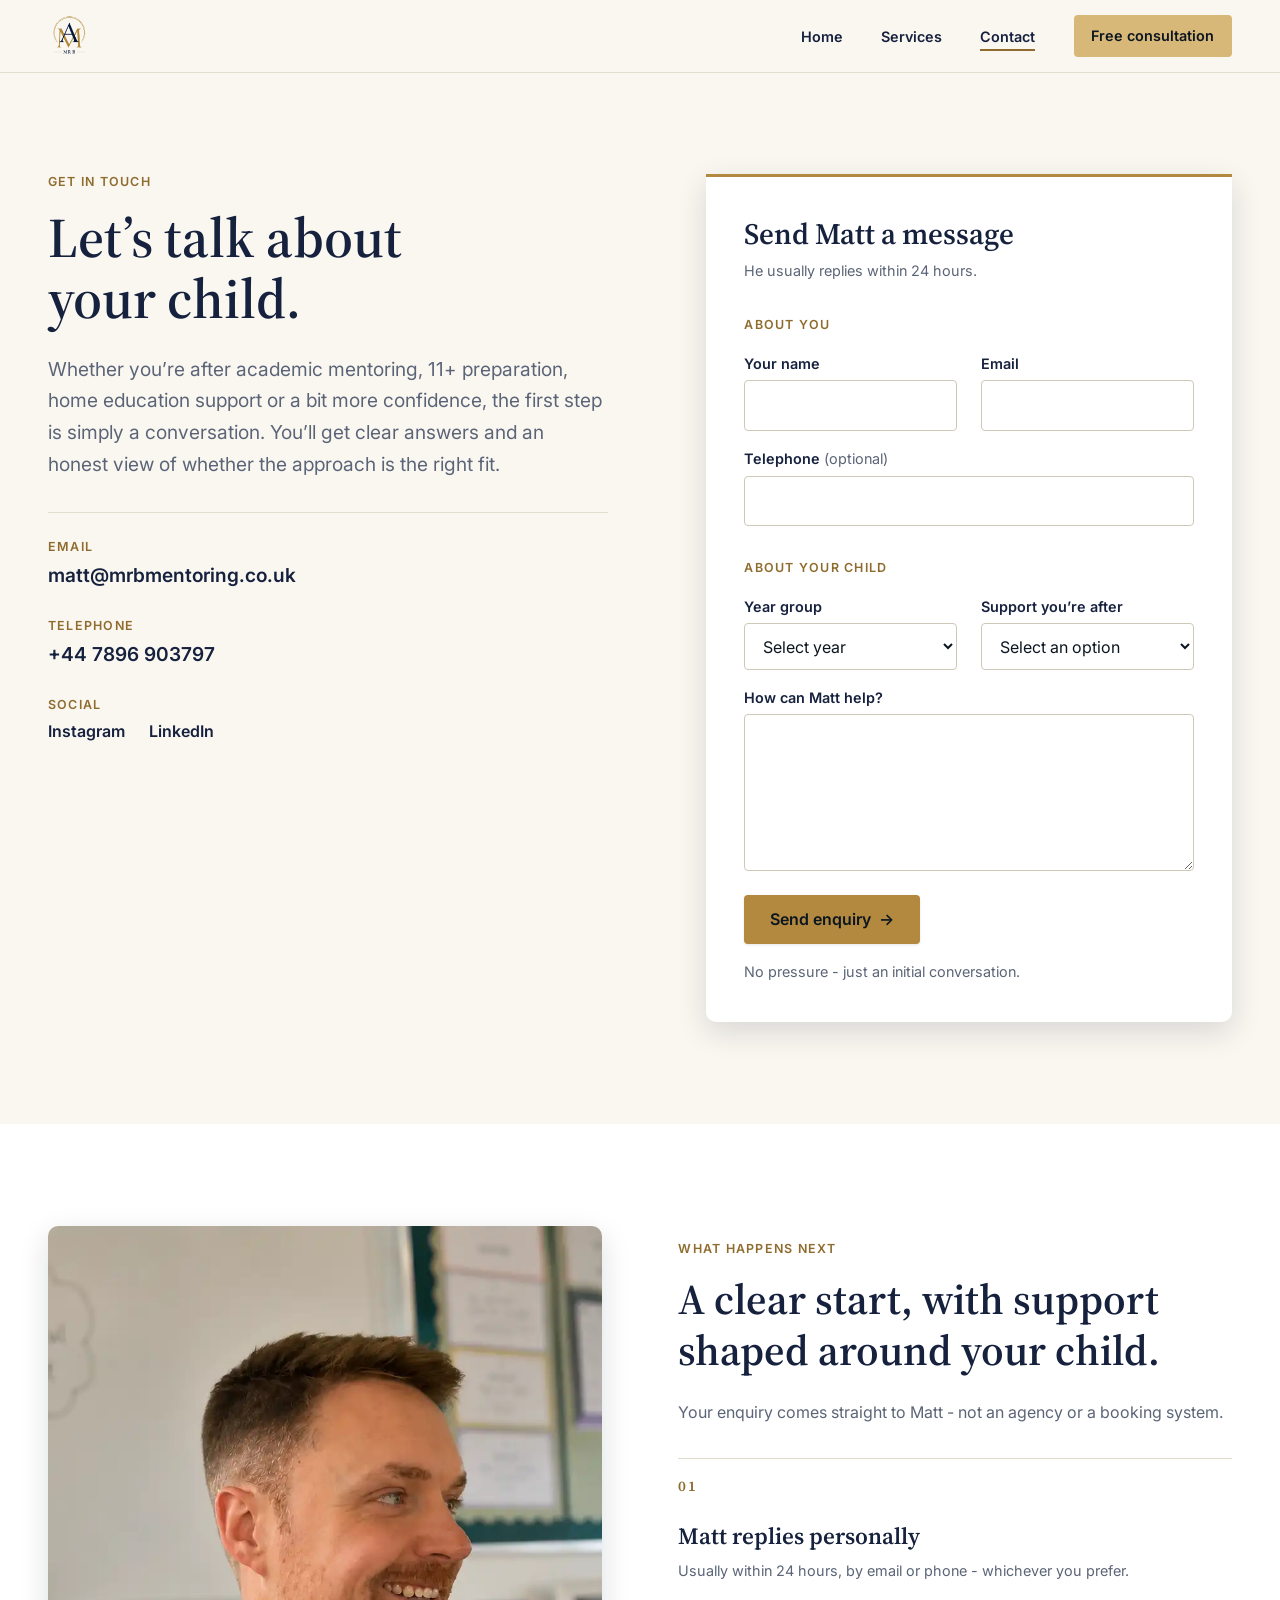
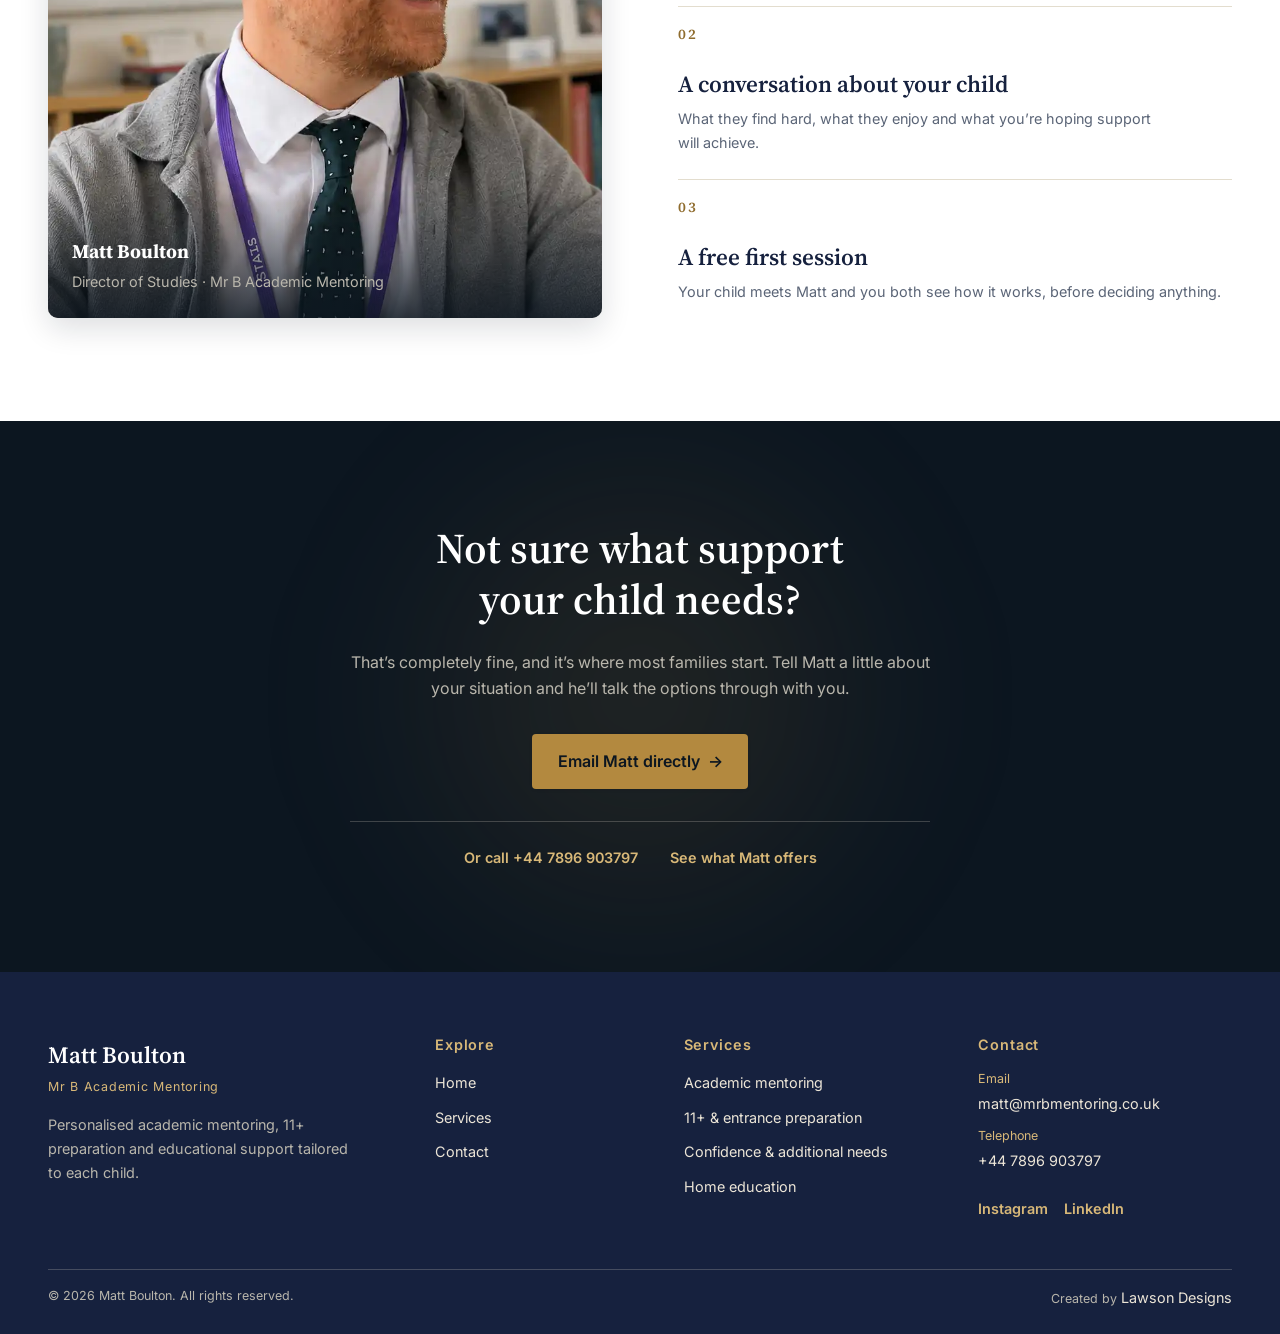
==== commit b0b3ff9e: "performance-update" ====
--- a/contact.html
+++ b/contact.html
@@ -6,11 +6,23 @@
   <title>Contact | Mr B Academic Mentoring</title>
   <meta name="description" content="Get in touch with Matt Boulton to discuss academic mentoring, 11+ preparation, home education or additional learning support.">
   <meta name="theme-color" content="#0c1620">
-  <link rel="icon" href="assets/logo.png" type="image/png">
+  <link rel="canonical" href="https://mrbmentoring.co.uk/contact.html">
+  <meta property="og:type" content="website">
+  <meta property="og:site_name" content="Mr B Academic Mentoring">
+  <meta property="og:title" content="Contact | Mr B Academic Mentoring">
+  <meta property="og:description" content="Get in touch with Matt Boulton to discuss personalised academic mentoring and 11+ preparation.">
+  <meta property="og:url" content="https://mrbmentoring.co.uk/contact.html">
+  <meta property="og:image" content="https://mrbmentoring.co.uk/assets/academic-mentoring-tutor-hero.webp">
+  <meta name="twitter:card" content="summary_large_image">
+  <meta name="twitter:title" content="Contact | Mr B Academic Mentoring">
+  <meta name="twitter:description" content="Get in touch with Matt Boulton to discuss personalised academic mentoring and 11+ preparation.">
+  <meta name="twitter:image" content="https://mrbmentoring.co.uk/assets/academic-mentoring-tutor-hero.webp">
+  <link rel="icon" href="assets/mr-b-academic-mentoring-logo.webp" type="image/webp">
   <link rel="preconnect" href="https://fonts.googleapis.com">
   <link rel="preconnect" href="https://fonts.gstatic.com" crossorigin>
-  <link rel="stylesheet" href="https://fonts.googleapis.com/css2?family=Inter:wght@400;500;600&family=Source+Serif+4:opsz,wght@8..60,400;8..60,600&display=swap">
   <link rel="stylesheet" href="styles.css">
+  <link rel="stylesheet" href="https://fonts.googleapis.com/css2?family=Inter:wght@400;500;600&family=Source+Serif+4:opsz,wght@8..60,400;8..60,600&display=swap" media="print" onload="this.media='all'">
+  <noscript><link rel="stylesheet" href="https://fonts.googleapis.com/css2?family=Inter:wght@400;500;600&family=Source+Serif+4:opsz,wght@8..60,400;8..60,600&display=swap"></noscript>
 </head>
 <body class="light-header">
 
@@ -19,7 +31,7 @@
 <header class="site-header" data-header>
   <div class="header-inner">
     <a href="index.html" class="logo-link">
-      <img src="assets/logo.png" alt="Mr B Academic Mentoring" class="site-logo" width="520" height="520">
+      <img src="assets/mr-b-academic-mentoring-logo.webp" alt="Mr B Academic Mentoring" class="site-logo" width="520" height="520">
     </a>
 
     <nav class="nav" id="primary-nav" aria-label="Main">
@@ -142,7 +154,7 @@
   <section class="section white">
     <div class="container split" data-reveal>
       <figure class="split-media portrait">
-        <img src="assets/Mr_B_Academic_Mentoring_hero.PNG" alt="Matt Boulton" loading="lazy">
+        <img src="assets/academic-mentoring-tutor-hero.webp" alt="Matt Boulton" loading="lazy">
         <figcaption class="media-plate">
           <strong>Matt Boulton</strong>
           <span>Director of Studies &middot; Mr B Academic Mentoring</span>
--- a/styles.css
+++ b/styles.css
@@ -643,7 +643,7 @@
   .facts li { padding: var(--space-3) 0; border-left: none; border-top: 1px solid var(--border); }
   .facts li:first-child { border-top: none; padding-top: 0; }
   .section.navy .facts li { border-top-color: var(--border-dark); border-left: none; }
-  .section-cta { justify-content: flex-start; margin-top: var(--space-6); }
+  .section-cta { margin-top: var(--space-6); }
 }
 
 /* ---------------------------------------------------------------
@@ -655,7 +655,6 @@
   display: flex;
   align-items: center;
   padding: 9rem var(--section-x) 8rem;
-  overflow: hidden;
 }
 .hero::after {
   content: "";
@@ -664,7 +663,7 @@
   z-index: -2;
   background-image:
     linear-gradient(180deg, rgba(8, 16, 26, 0.84) 0%, rgba(22, 33, 62, 0.64) 45%, rgba(12, 22, 32, 0.92) 100%),
-    url(assets/Mr_B_Academic_Mentoring_hero.PNG);
+    url(assets/academic-mentoring-tutor-hero.webp);
   background-size: cover;
   background-position: center 20%;
 }
@@ -1224,7 +1223,7 @@
   color: var(--white);
   background-image:
     linear-gradient(180deg, rgba(8, 16, 26, 0.3) 0%, rgba(8, 16, 26, 0.9) 100%),
-    url("assets/11+-exam.jpg");
+    url("assets/11-plus-entrance-exam-practice.webp");
   background-size: cover;
   background-position: center;
 }
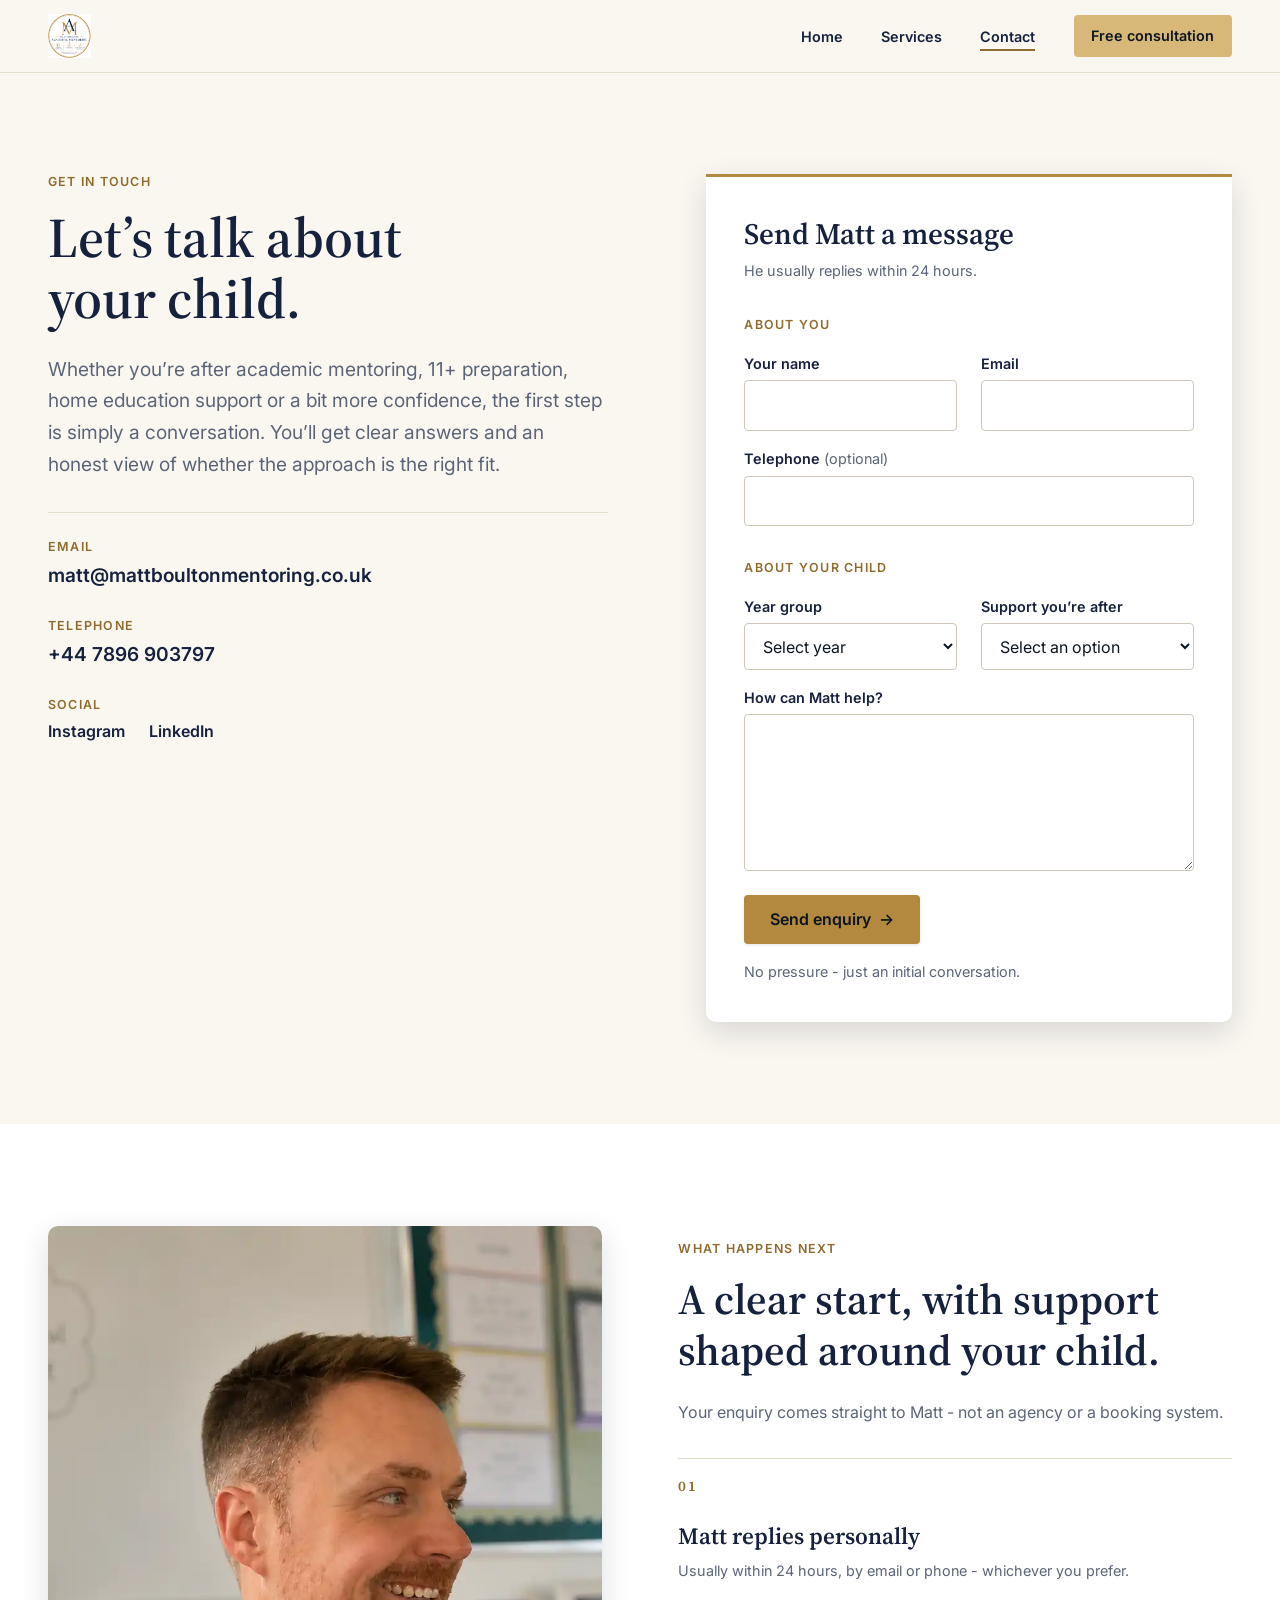
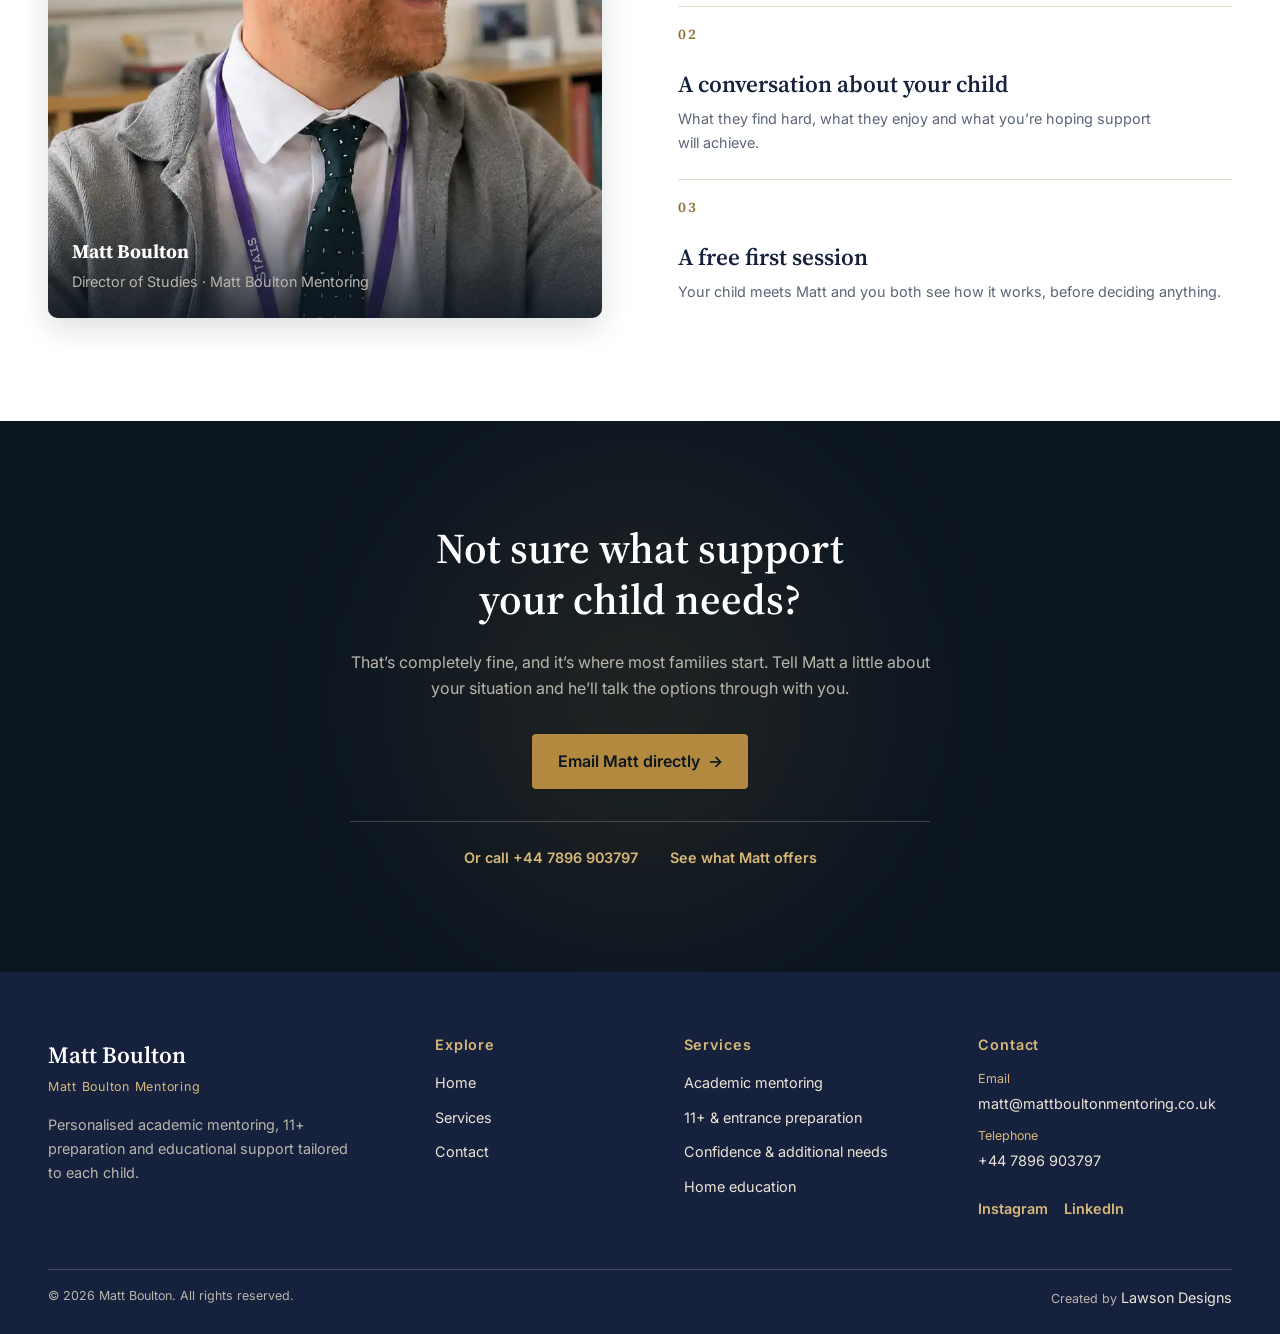
==== commit 101e75bf: "domain-update" ====
--- a/contact.html
+++ b/contact.html
@@ -3,20 +3,20 @@
 <head>
   <meta charset="UTF-8">
   <meta name="viewport" content="width=device-width, initial-scale=1.0">
-  <title>Contact | Mr B Academic Mentoring</title>
+  <title>Contact | Matt Boulton Mentoring</title>
   <meta name="description" content="Get in touch with Matt Boulton to discuss academic mentoring, 11+ preparation, home education or additional learning support.">
   <meta name="theme-color" content="#0c1620">
-  <link rel="canonical" href="https://mrbmentoring.co.uk/contact.html">
+  <link rel="canonical" href="https://mattboultonmentoring.co.uk/contact.html">
   <meta property="og:type" content="website">
-  <meta property="og:site_name" content="Mr B Academic Mentoring">
-  <meta property="og:title" content="Contact | Mr B Academic Mentoring">
+  <meta property="og:site_name" content="Matt Boulton Mentoring">
+  <meta property="og:title" content="Contact | Matt Boulton Mentoring">
   <meta property="og:description" content="Get in touch with Matt Boulton to discuss personalised academic mentoring and 11+ preparation.">
-  <meta property="og:url" content="https://mrbmentoring.co.uk/contact.html">
-  <meta property="og:image" content="https://mrbmentoring.co.uk/assets/academic-mentoring-tutor-hero.webp">
+  <meta property="og:url" content="https://mattboultonmentoring.co.uk/contact.html">
+  <meta property="og:image" content="https://mattboultonmentoring.co.uk/assets/academic-mentoring-tutor-hero.webp">
   <meta name="twitter:card" content="summary_large_image">
-  <meta name="twitter:title" content="Contact | Mr B Academic Mentoring">
+  <meta name="twitter:title" content="Contact | Matt Boulton Mentoring">
   <meta name="twitter:description" content="Get in touch with Matt Boulton to discuss personalised academic mentoring and 11+ preparation.">
-  <meta name="twitter:image" content="https://mrbmentoring.co.uk/assets/academic-mentoring-tutor-hero.webp">
+  <meta name="twitter:image" content="https://mattboultonmentoring.co.uk/assets/academic-mentoring-tutor-hero.webp">
   <link rel="icon" href="assets/mr-b-academic-mentoring-logo.webp" type="image/webp">
   <link rel="preconnect" href="https://fonts.googleapis.com">
   <link rel="preconnect" href="https://fonts.gstatic.com" crossorigin>
@@ -31,7 +31,7 @@
 <header class="site-header" data-header>
   <div class="header-inner">
     <a href="index.html" class="logo-link">
-      <img src="assets/mr-b-academic-mentoring-logo.webp" alt="Mr B Academic Mentoring" class="site-logo" width="520" height="520">
+      <img src="assets/mr-b-academic-mentoring-logo.webp" alt="Matt Boulton Mentoring" class="site-logo" width="520" height="520">
     </a>
 
     <nav class="nav" id="primary-nav" aria-label="Main">
@@ -64,7 +64,7 @@
         <dl class="contact-direct">
           <div>
             <dt>Email</dt>
-            <dd><a href="mailto:matt@mrbmentoring.co.uk">matt@mrbmentoring.co.uk</a></dd>
+            <dd><a href="mailto:matt@mattboultonmentoring.co.uk">matt@mattboultonmentoring.co.uk</a></dd>
           </div>
           <div>
             <dt>Telephone</dt>
@@ -157,7 +157,7 @@
         <img src="assets/academic-mentoring-tutor-hero.webp" alt="Matt Boulton" loading="lazy">
         <figcaption class="media-plate">
           <strong>Matt Boulton</strong>
-          <span>Director of Studies &middot; Mr B Academic Mentoring</span>
+          <span>Director of Studies &middot; Matt Boulton Mentoring</span>
         </figcaption>
       </figure>
 
@@ -191,7 +191,7 @@
       <span class="rule" aria-hidden="true"></span>
       <h2>Not sure what support your child needs?</h2>
       <p>That&rsquo;s completely fine, and it&rsquo;s where most families start. Tell Matt a little about your situation and he&rsquo;ll talk the options through with you.</p>
-      <a href="mailto:matt@mrbmentoring.co.uk" class="btn">Email Matt directly <span class="btn-arrow" aria-hidden="true">&rarr;</span></a>
+      <a href="mailto:matt@mattboultonmentoring.co.uk" class="btn">Email Matt directly <span class="btn-arrow" aria-hidden="true">&rarr;</span></a>
       <div class="enquiry-direct">
         <a href="tel:+447896903797">Or call +44 7896 903797</a>
         <a href="services.html">See what Matt offers</a>
@@ -205,7 +205,7 @@
   <div class="container footer-main">
     <div class="footer-brand">
       <a href="index.html" class="footer-brand-name">Matt Boulton</a>
-      <span class="footer-brand-business">Mr B Academic Mentoring</span>
+      <span class="footer-brand-business">Matt Boulton Mentoring</span>
       <p>Personalised academic mentoring, 11+ preparation and educational support tailored to each child.</p>
     </div>
 
@@ -232,7 +232,7 @@
       <h2 class="footer-heading">Contact</h2>
       <address>
         <span>Email</span>
-        <a href="mailto:matt@mrbmentoring.co.uk">matt@mrbmentoring.co.uk</a>
+        <a href="mailto:matt@mattboultonmentoring.co.uk">matt@mattboultonmentoring.co.uk</a>
         <span>Telephone</span>
         <a href="tel:+447896903797">+44 7896 903797</a>
       </address>
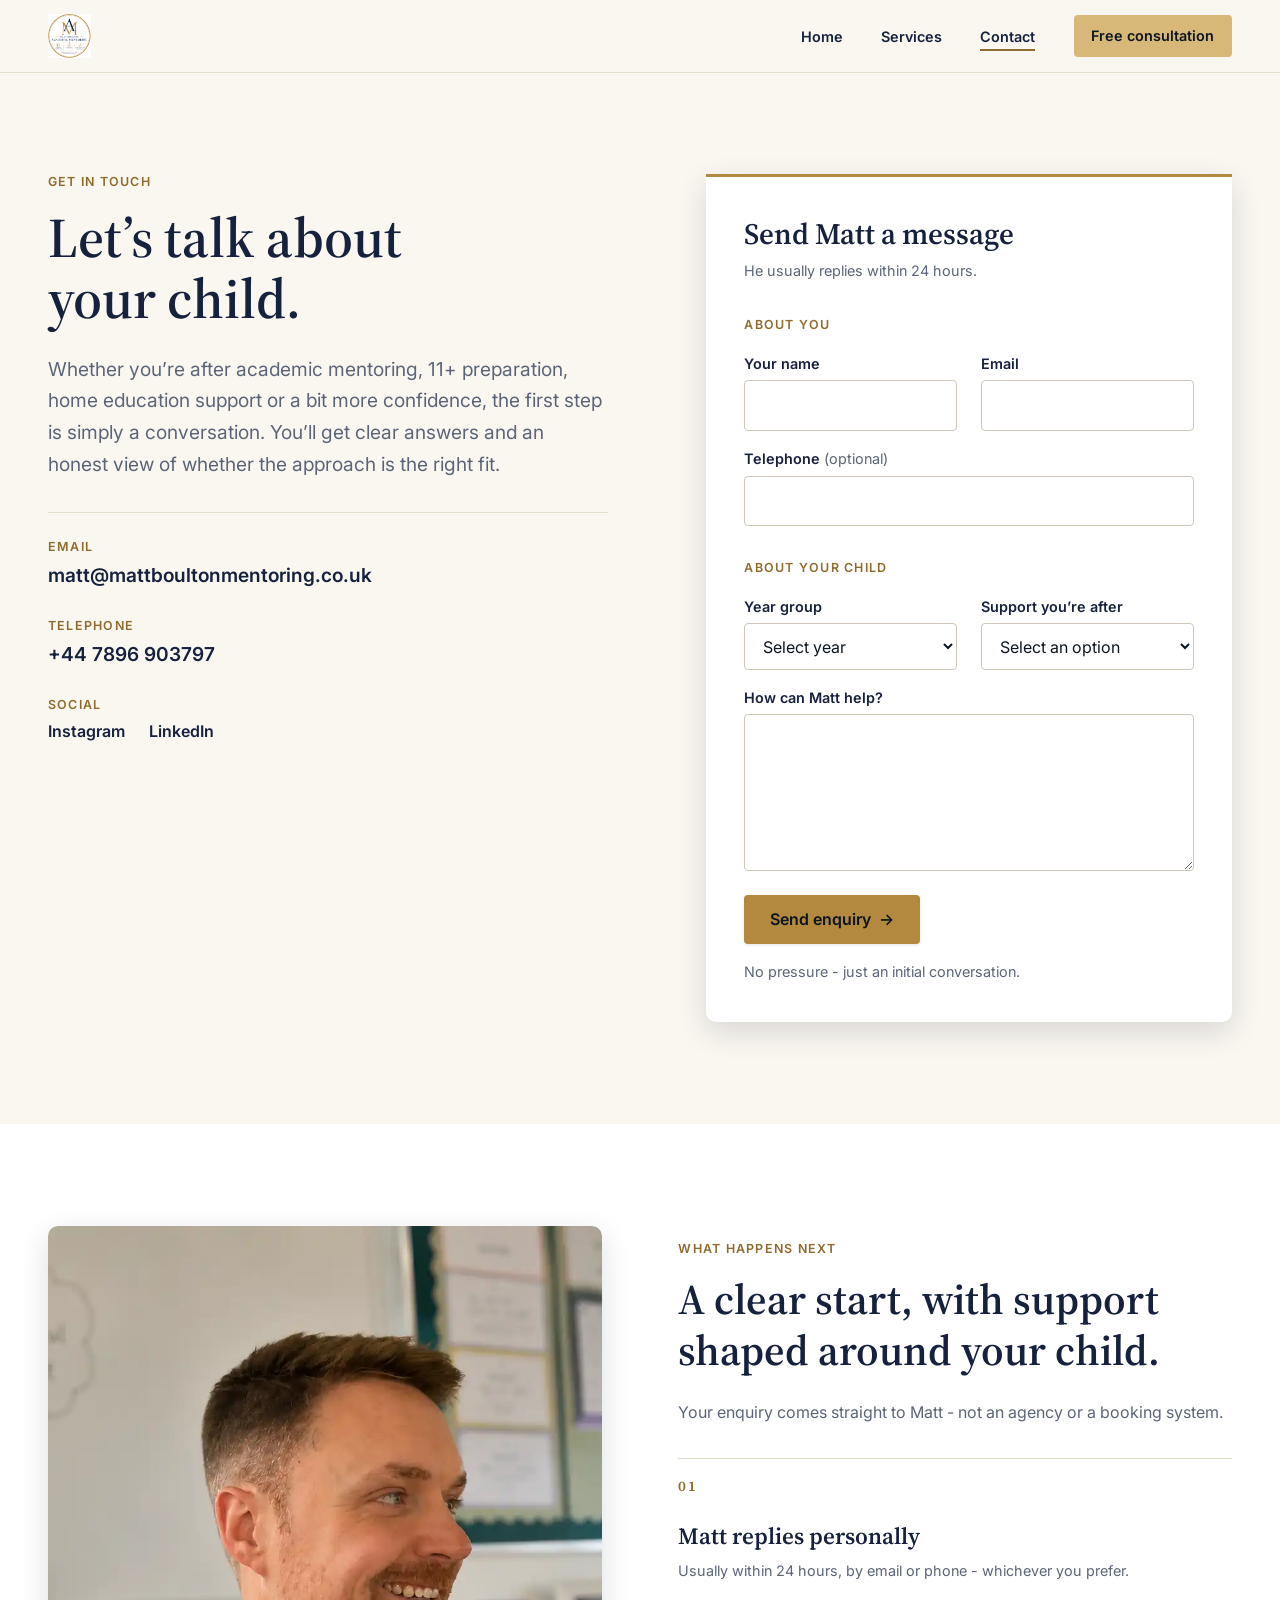
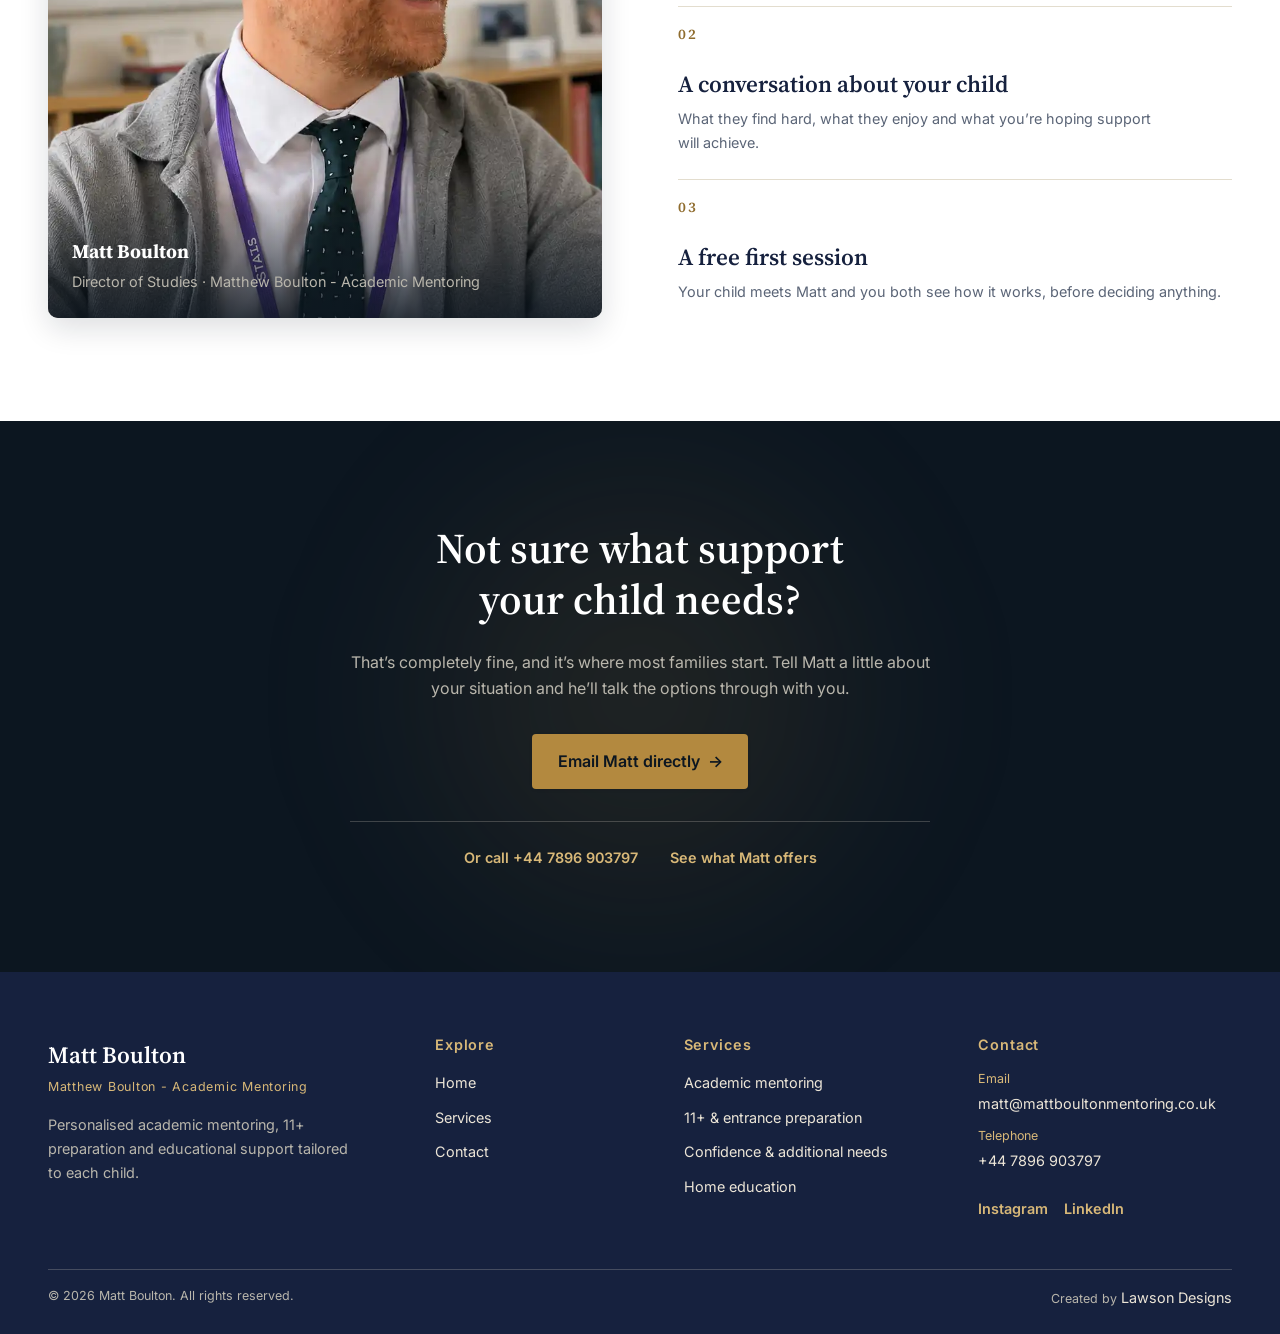
==== commit f8eb054e: "update" ====
--- a/contact.html
+++ b/contact.html
@@ -3,20 +3,20 @@
 <head>
   <meta charset="UTF-8">
   <meta name="viewport" content="width=device-width, initial-scale=1.0">
-  <title>Contact | Matt Boulton Mentoring</title>
+  <title>Contact | Matthew Boulton - Academic Mentoring</title>
   <meta name="description" content="Get in touch with Matt Boulton to discuss academic mentoring, 11+ preparation, home education or additional learning support.">
   <meta name="theme-color" content="#0c1620">
-  <link rel="canonical" href="https://mattboultonmentoring.co.uk/contact.html">
+  <link rel="canonical" href="https://www.mattboultonmentoring.co.uk/contact.html">
   <meta property="og:type" content="website">
-  <meta property="og:site_name" content="Matt Boulton Mentoring">
-  <meta property="og:title" content="Contact | Matt Boulton Mentoring">
+  <meta property="og:site_name" content="Matthew Boulton - Academic Mentoring">
+  <meta property="og:title" content="Contact | Matthew Boulton - Academic Mentoring">
   <meta property="og:description" content="Get in touch with Matt Boulton to discuss personalised academic mentoring and 11+ preparation.">
-  <meta property="og:url" content="https://mattboultonmentoring.co.uk/contact.html">
-  <meta property="og:image" content="https://mattboultonmentoring.co.uk/assets/academic-mentoring-tutor-hero.webp">
+  <meta property="og:url" content="https://www.mattboultonmentoring.co.uk/contact.html">
+  <meta property="og:image" content="https://www.mattboultonmentoring.co.uk/assets/academic-mentoring-tutor-hero.webp">
   <meta name="twitter:card" content="summary_large_image">
-  <meta name="twitter:title" content="Contact | Matt Boulton Mentoring">
+  <meta name="twitter:title" content="Contact | Matthew Boulton - Academic Mentoring">
   <meta name="twitter:description" content="Get in touch with Matt Boulton to discuss personalised academic mentoring and 11+ preparation.">
-  <meta name="twitter:image" content="https://mattboultonmentoring.co.uk/assets/academic-mentoring-tutor-hero.webp">
+  <meta name="twitter:image" content="https://www.mattboultonmentoring.co.uk/assets/academic-mentoring-tutor-hero.webp">
   <link rel="icon" href="assets/mr-b-academic-mentoring-logo.webp" type="image/webp">
   <link rel="preconnect" href="https://fonts.googleapis.com">
   <link rel="preconnect" href="https://fonts.gstatic.com" crossorigin>
@@ -31,7 +31,7 @@
 <header class="site-header" data-header>
   <div class="header-inner">
     <a href="index.html" class="logo-link">
-      <img src="assets/mr-b-academic-mentoring-logo.webp" alt="Matt Boulton Mentoring" class="site-logo" width="520" height="520">
+      <img src="assets/mr-b-academic-mentoring-logo.webp" alt="Matthew Boulton - Academic Mentoring" class="site-logo" width="520" height="520">
     </a>
 
     <nav class="nav" id="primary-nav" aria-label="Main">
@@ -157,7 +157,7 @@
         <img src="assets/academic-mentoring-tutor-hero.webp" alt="Matt Boulton" loading="lazy">
         <figcaption class="media-plate">
           <strong>Matt Boulton</strong>
-          <span>Director of Studies &middot; Matt Boulton Mentoring</span>
+          <span>Director of Studies &middot; Matthew Boulton - Academic Mentoring</span>
         </figcaption>
       </figure>
 
@@ -205,7 +205,7 @@
   <div class="container footer-main">
     <div class="footer-brand">
       <a href="index.html" class="footer-brand-name">Matt Boulton</a>
-      <span class="footer-brand-business">Matt Boulton Mentoring</span>
+      <span class="footer-brand-business">Matthew Boulton - Academic Mentoring</span>
       <p>Personalised academic mentoring, 11+ preparation and educational support tailored to each child.</p>
     </div>
 
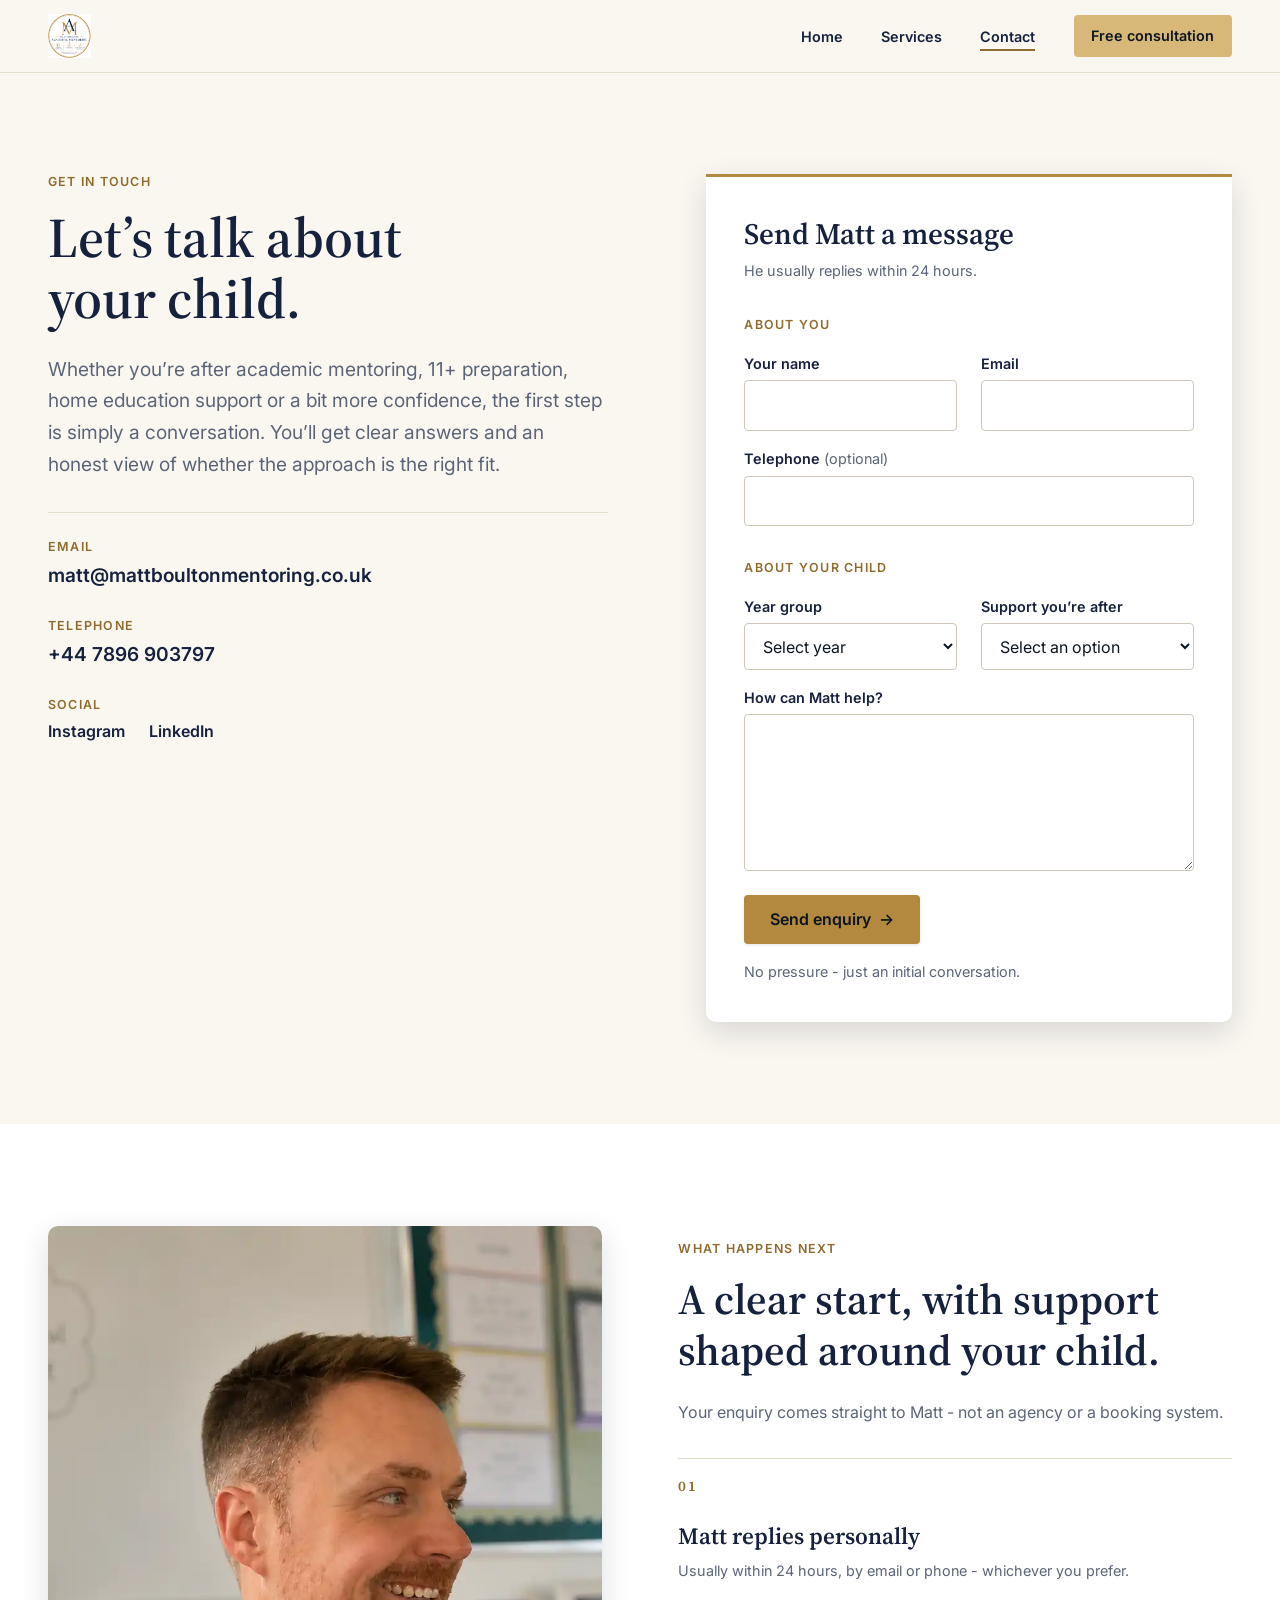
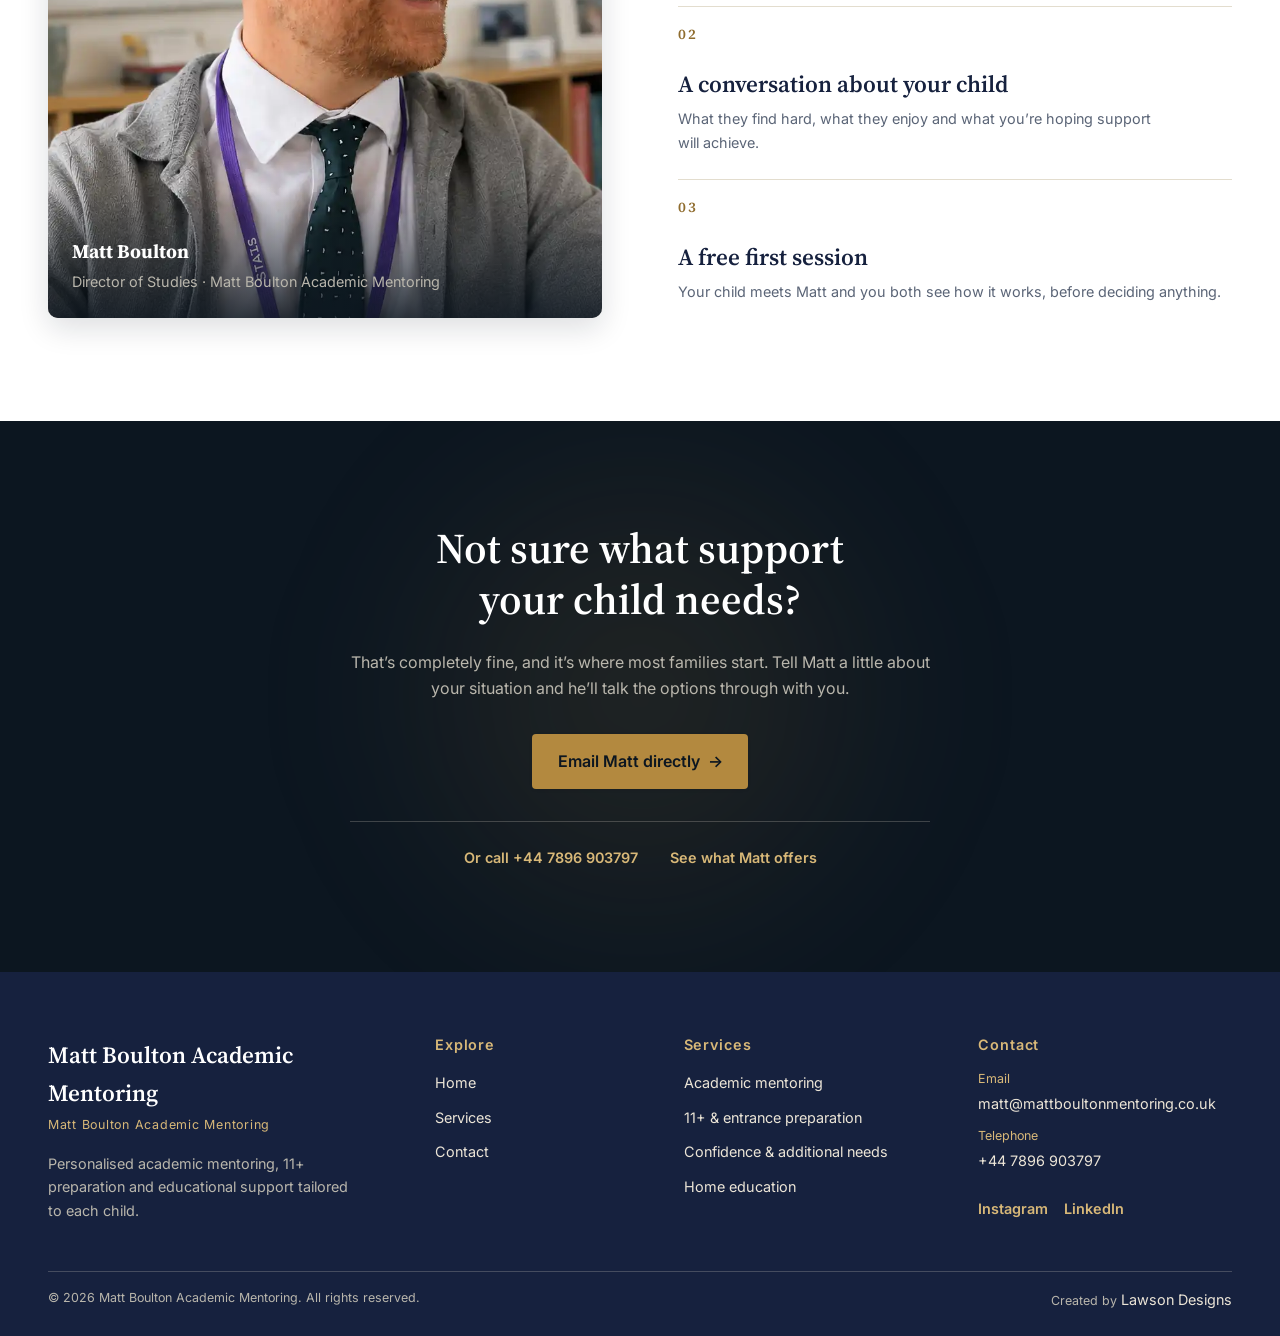
==== commit 71f5ce7f: "update" ====
--- a/contact.html
+++ b/contact.html
@@ -3,18 +3,18 @@
 <head>
   <meta charset="UTF-8">
   <meta name="viewport" content="width=device-width, initial-scale=1.0">
-  <title>Contact | Matthew Boulton - Academic Mentoring</title>
+  <title>Contact | Matt Boulton Academic Mentoring</title>
   <meta name="description" content="Get in touch with Matt Boulton to discuss academic mentoring, 11+ preparation, home education or additional learning support.">
   <meta name="theme-color" content="#0c1620">
   <link rel="canonical" href="https://www.mattboultonmentoring.co.uk/contact.html">
   <meta property="og:type" content="website">
-  <meta property="og:site_name" content="Matthew Boulton - Academic Mentoring">
-  <meta property="og:title" content="Contact | Matthew Boulton - Academic Mentoring">
+  <meta property="og:site_name" content="Matt Boulton Academic Mentoring">
+  <meta property="og:title" content="Contact | Matt Boulton Academic Mentoring">
   <meta property="og:description" content="Get in touch with Matt Boulton to discuss personalised academic mentoring and 11+ preparation.">
   <meta property="og:url" content="https://www.mattboultonmentoring.co.uk/contact.html">
   <meta property="og:image" content="https://www.mattboultonmentoring.co.uk/assets/academic-mentoring-tutor-hero.webp">
   <meta name="twitter:card" content="summary_large_image">
-  <meta name="twitter:title" content="Contact | Matthew Boulton - Academic Mentoring">
+  <meta name="twitter:title" content="Contact | Matt Boulton Academic Mentoring">
   <meta name="twitter:description" content="Get in touch with Matt Boulton to discuss personalised academic mentoring and 11+ preparation.">
   <meta name="twitter:image" content="https://www.mattboultonmentoring.co.uk/assets/academic-mentoring-tutor-hero.webp">
   <link rel="icon" href="assets/mr-b-academic-mentoring-logo.webp" type="image/webp">
@@ -31,7 +31,7 @@
 <header class="site-header" data-header>
   <div class="header-inner">
     <a href="index.html" class="logo-link">
-      <img src="assets/mr-b-academic-mentoring-logo.webp" alt="Matthew Boulton - Academic Mentoring" class="site-logo" width="520" height="520">
+      <img src="assets/mr-b-academic-mentoring-logo.webp" alt="Matt Boulton Academic Mentoring" class="site-logo" width="520" height="520">
     </a>
 
     <nav class="nav" id="primary-nav" aria-label="Main">
@@ -157,7 +157,7 @@
         <img src="assets/academic-mentoring-tutor-hero.webp" alt="Matt Boulton" loading="lazy">
         <figcaption class="media-plate">
           <strong>Matt Boulton</strong>
-          <span>Director of Studies &middot; Matthew Boulton - Academic Mentoring</span>
+          <span>Director of Studies &middot; Matt Boulton Academic Mentoring</span>
         </figcaption>
       </figure>
 
@@ -204,8 +204,8 @@
 <footer class="footer">
   <div class="container footer-main">
     <div class="footer-brand">
-      <a href="index.html" class="footer-brand-name">Matt Boulton</a>
-      <span class="footer-brand-business">Matthew Boulton - Academic Mentoring</span>
+      <a href="index.html" class="footer-brand-name">Matt Boulton Academic Mentoring</a>
+      <span class="footer-brand-business">Matt Boulton Academic Mentoring</span>
       <p>Personalised academic mentoring, 11+ preparation and educational support tailored to each child.</p>
     </div>
 
@@ -244,7 +244,7 @@
   </div>
 
   <div class="container footer-bottom">
-    <p>&copy; 2026 Matt Boulton. All rights reserved.</p>
+    <p>&copy; 2026 Matt Boulton Academic Mentoring. All rights reserved.</p>
     <p>Created by <a href="https://lawsondesigns.net/" target="_blank" rel="noopener noreferrer">Lawson Designs</a></p>
   </div>
 </footer>
--- a/styles.css
+++ b/styles.css
@@ -1266,7 +1266,8 @@
 .lead-field { display: grid; gap: 0.2rem; }
 .lead-field label { font-size: var(--fs-xs); font-weight: 600; color: var(--navy); }
 .lead-field input,
-.lead-field select {
+.lead-field select,
+.lead-field textarea {
   width: 100%;
   padding: clamp(0.5rem, 1.35vh, 0.7rem) 0.75rem;
   font: inherit;
@@ -1277,8 +1278,10 @@
   border-radius: var(--radius-sm);
   transition: border-color var(--t-base), box-shadow var(--t-base);
 }
+.lead-field textarea { min-height: 4.5rem; resize: vertical; }
 .lead-field input:focus,
-.lead-field select:focus {
+.lead-field select:focus,
+.lead-field textarea:focus {
   outline: none;
   border-color: var(--gold);
   box-shadow: 0 0 0 3px rgba(var(--gold-rgb), 0.18);
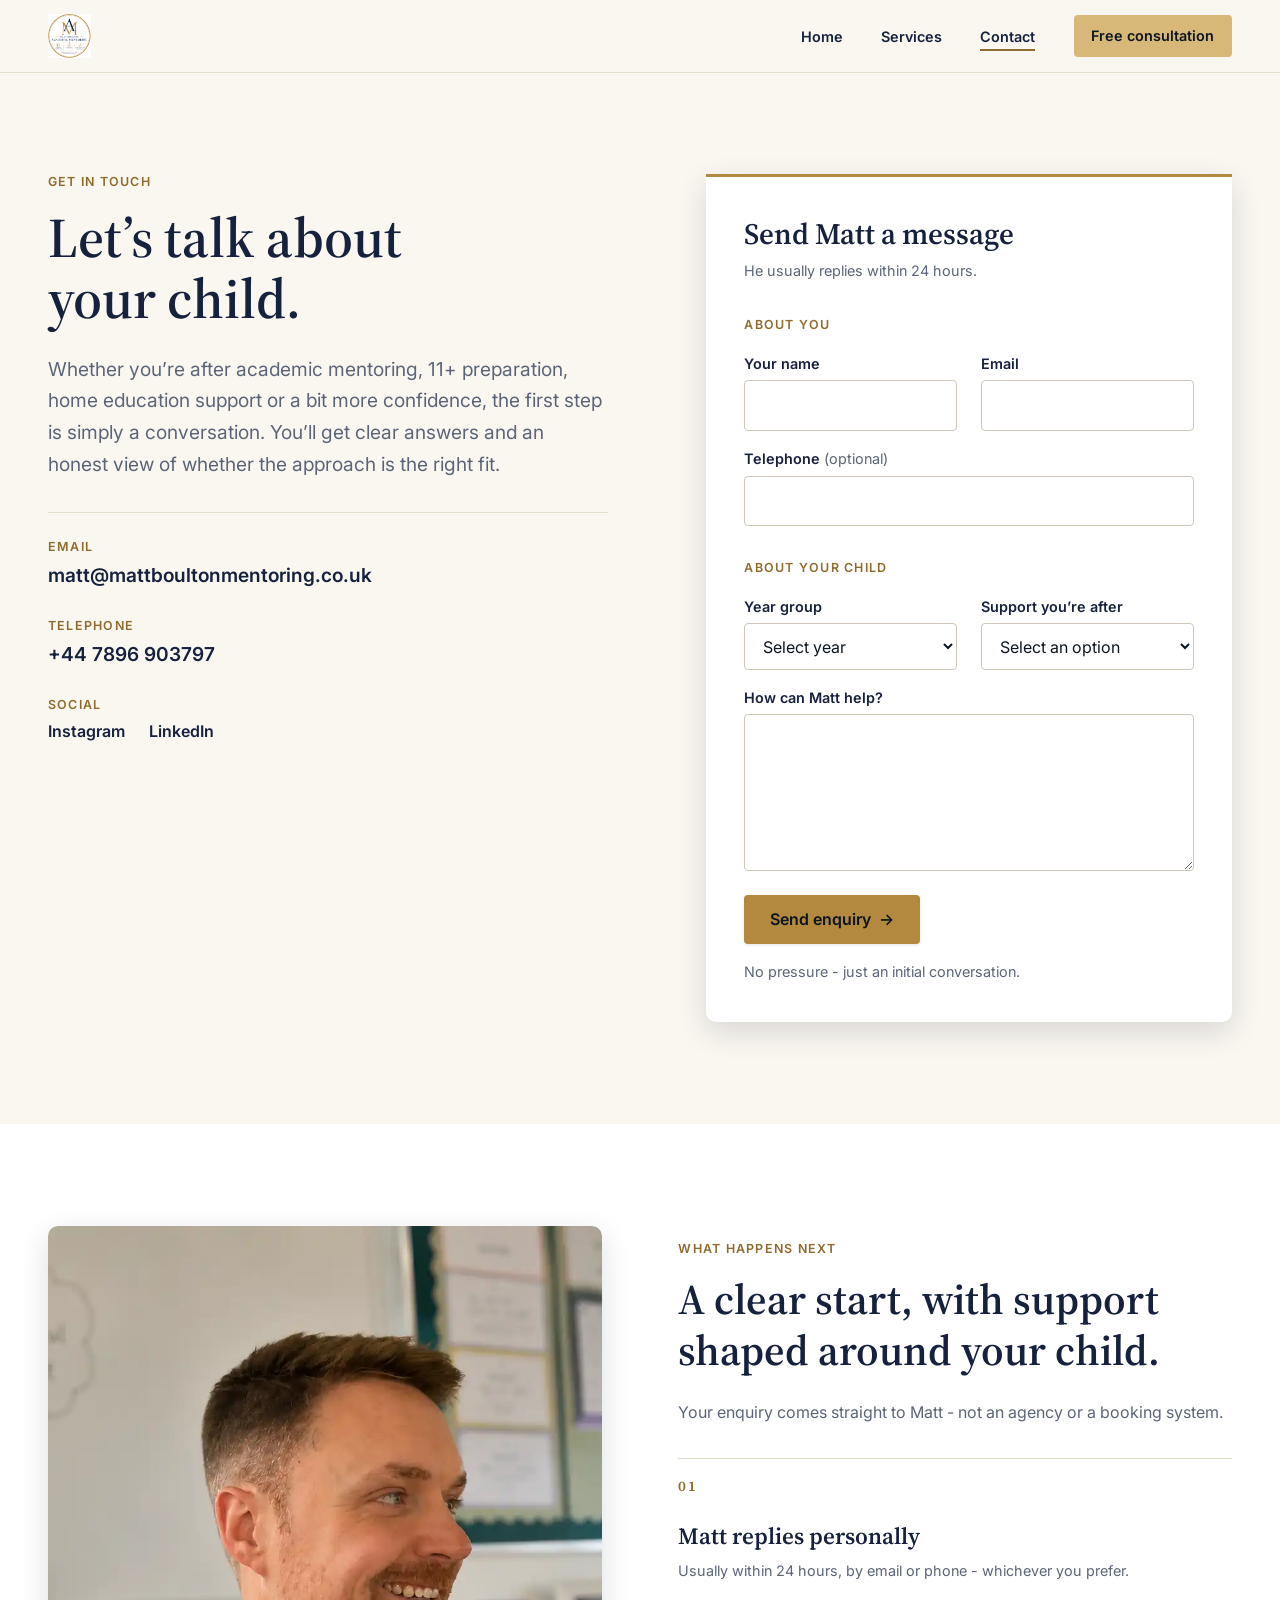
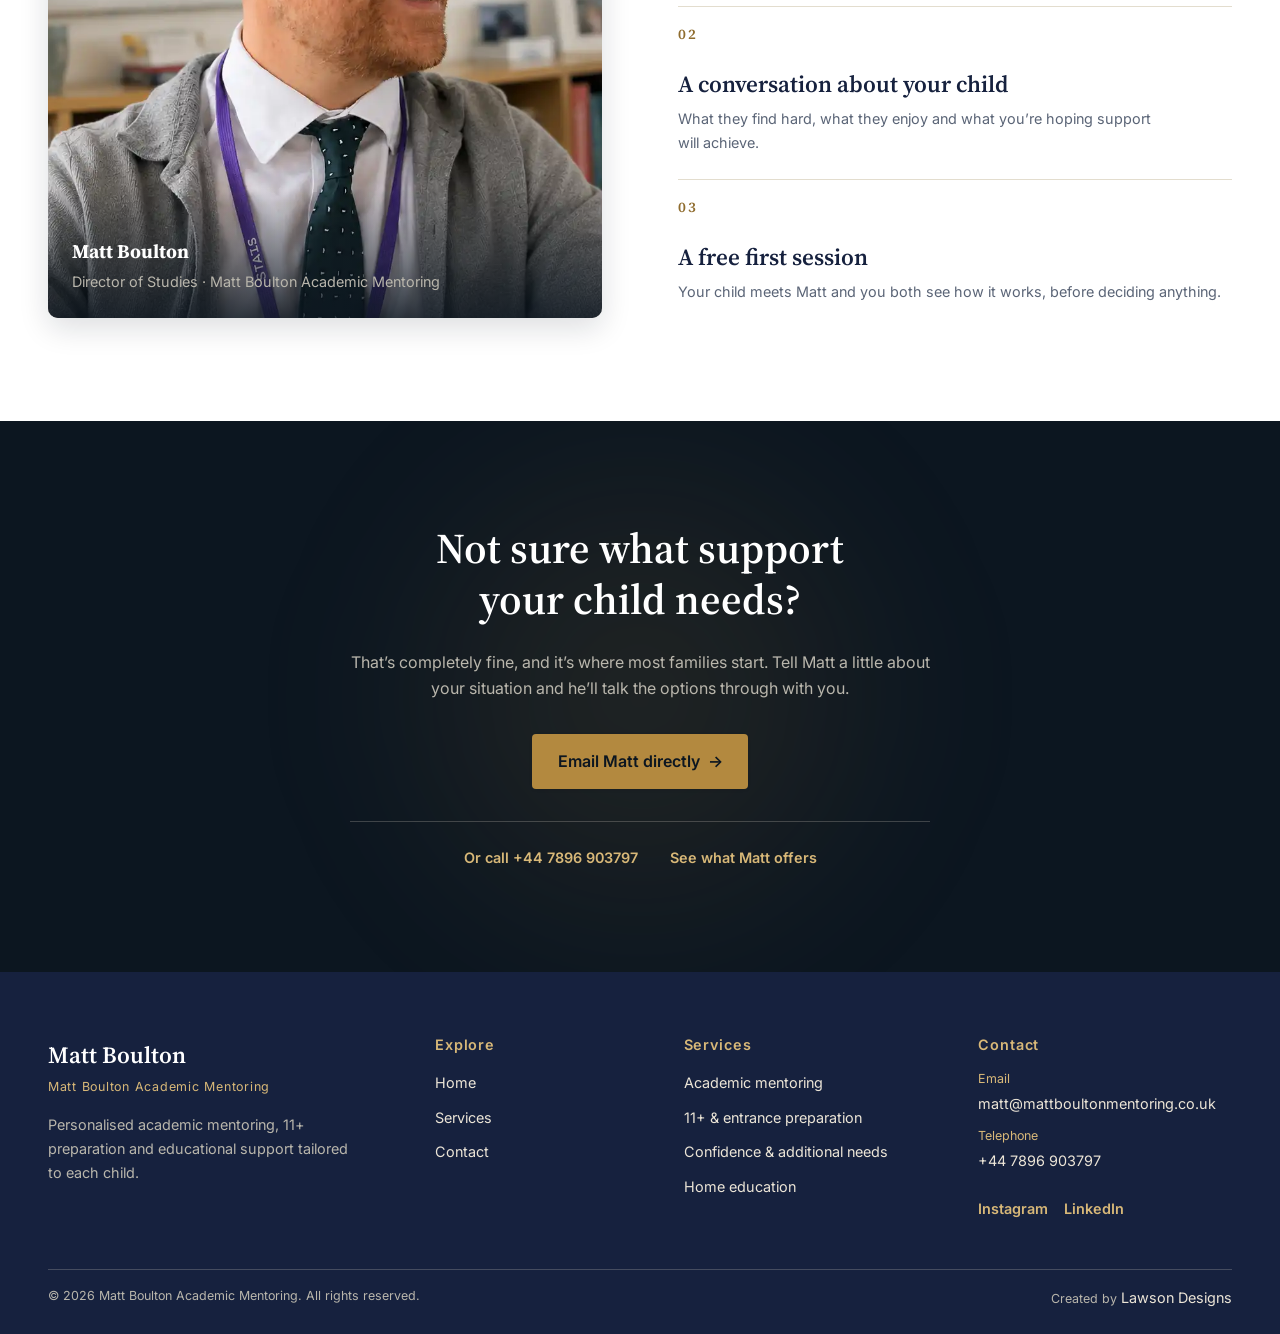
==== commit 83318cc9: "update" ====
--- a/contact.html
+++ b/contact.html
@@ -204,7 +204,7 @@
 <footer class="footer">
   <div class="container footer-main">
     <div class="footer-brand">
-      <a href="index.html" class="footer-brand-name">Matt Boulton Academic Mentoring</a>
+      <a href="index.html" class="footer-brand-name">Matt Boulton</a>
       <span class="footer-brand-business">Matt Boulton Academic Mentoring</span>
       <p>Personalised academic mentoring, 11+ preparation and educational support tailored to each child.</p>
     </div>
